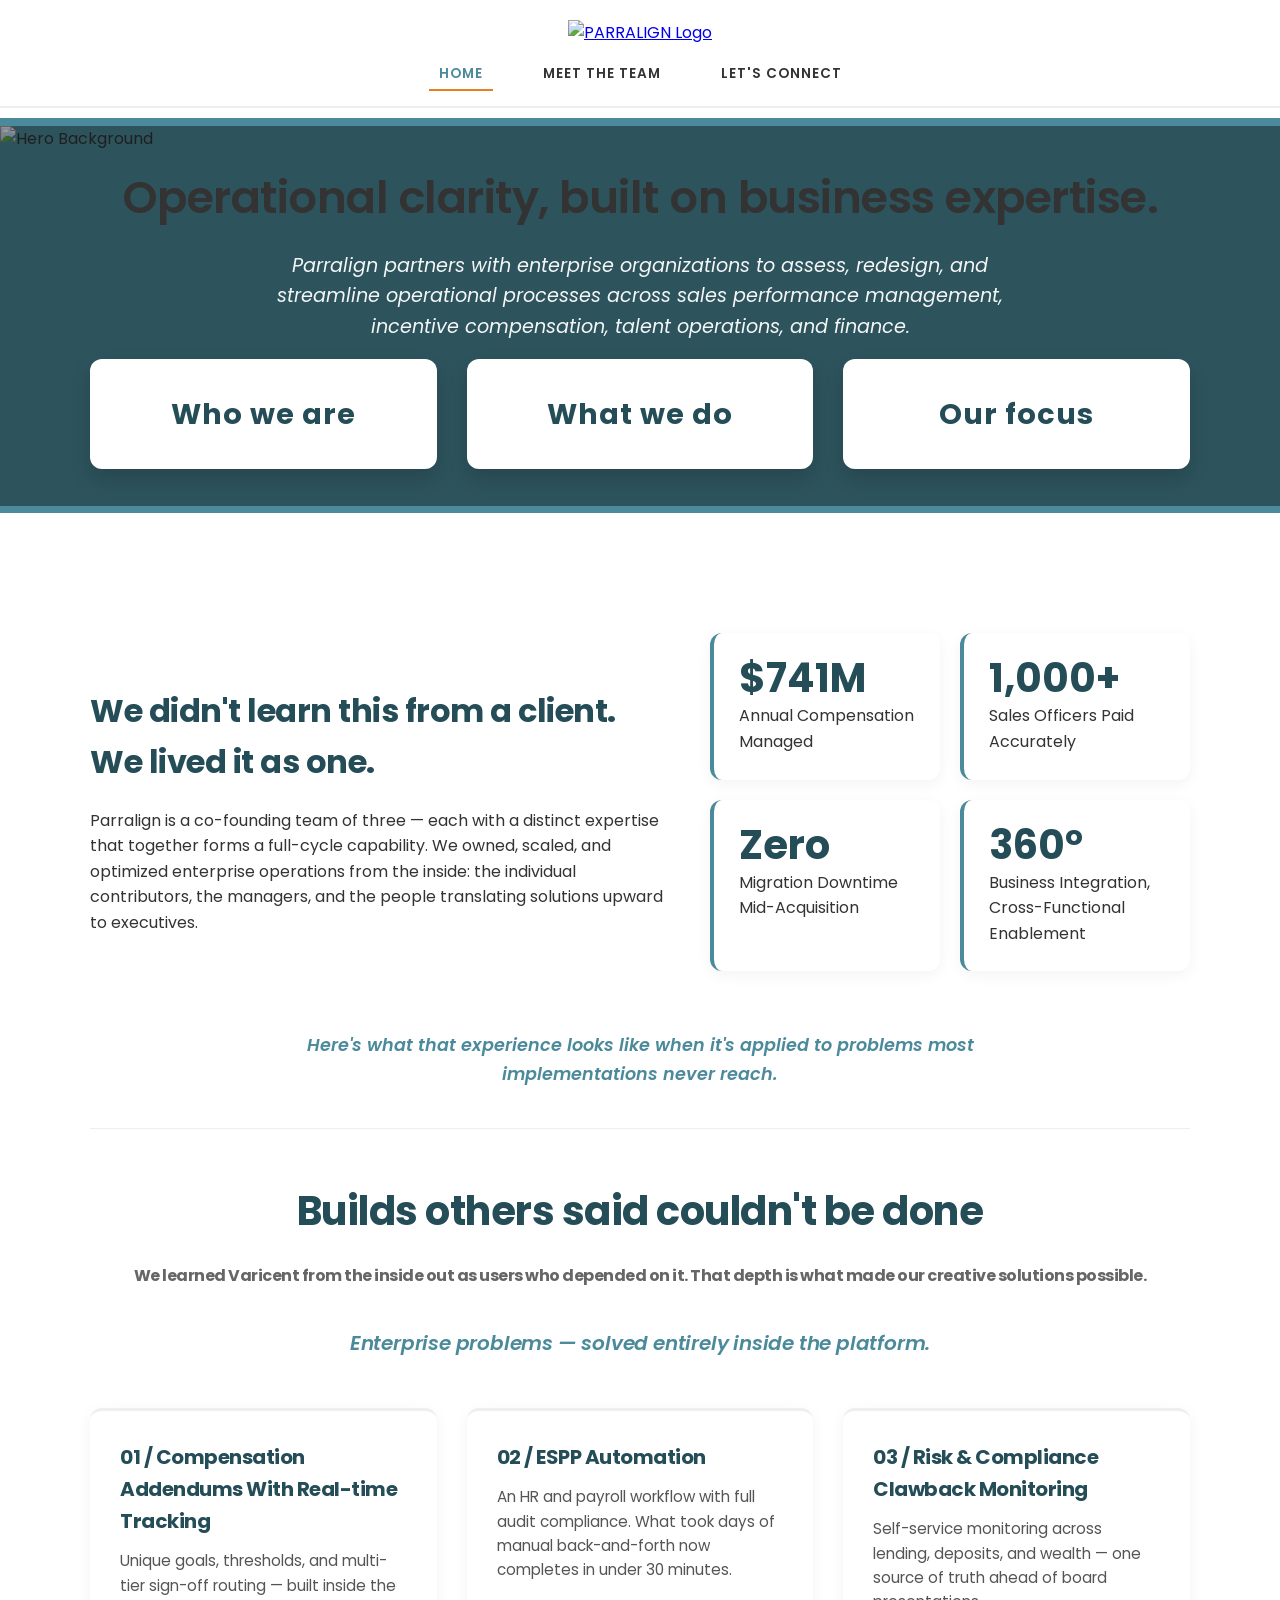
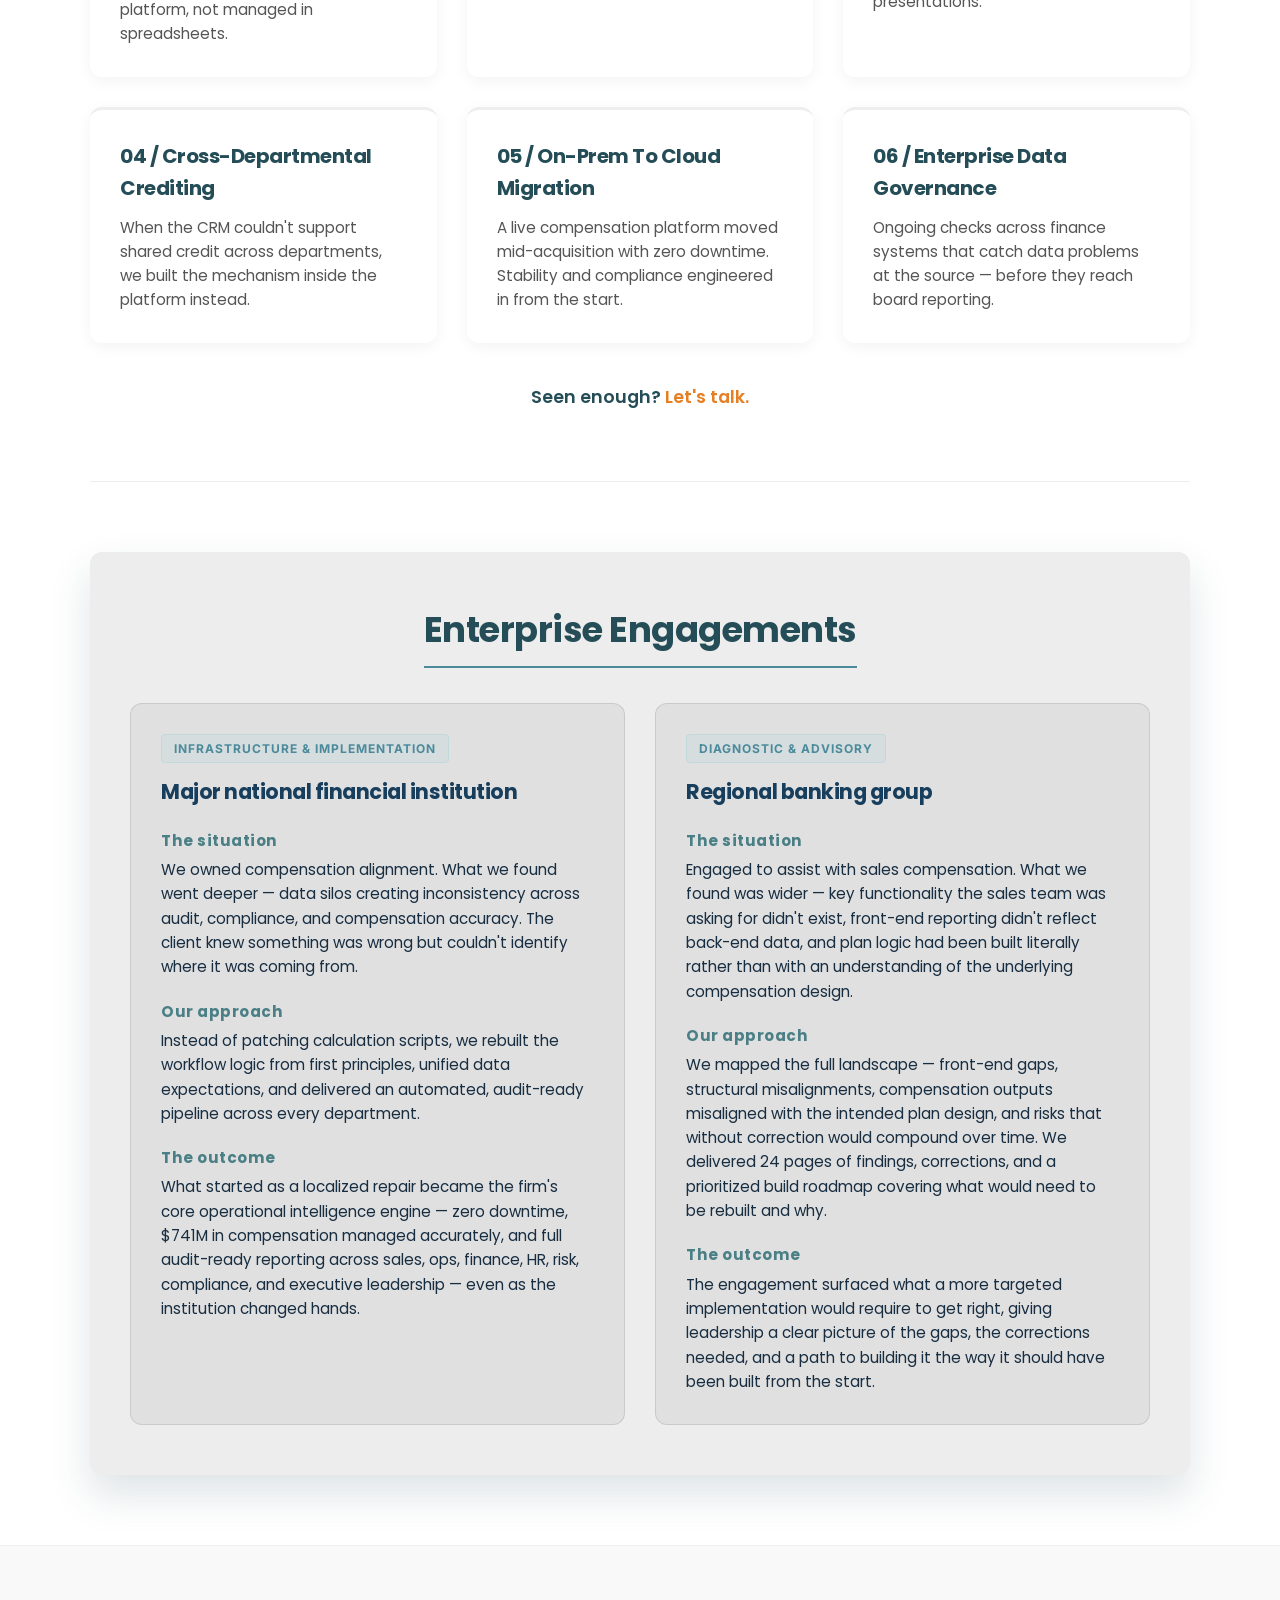
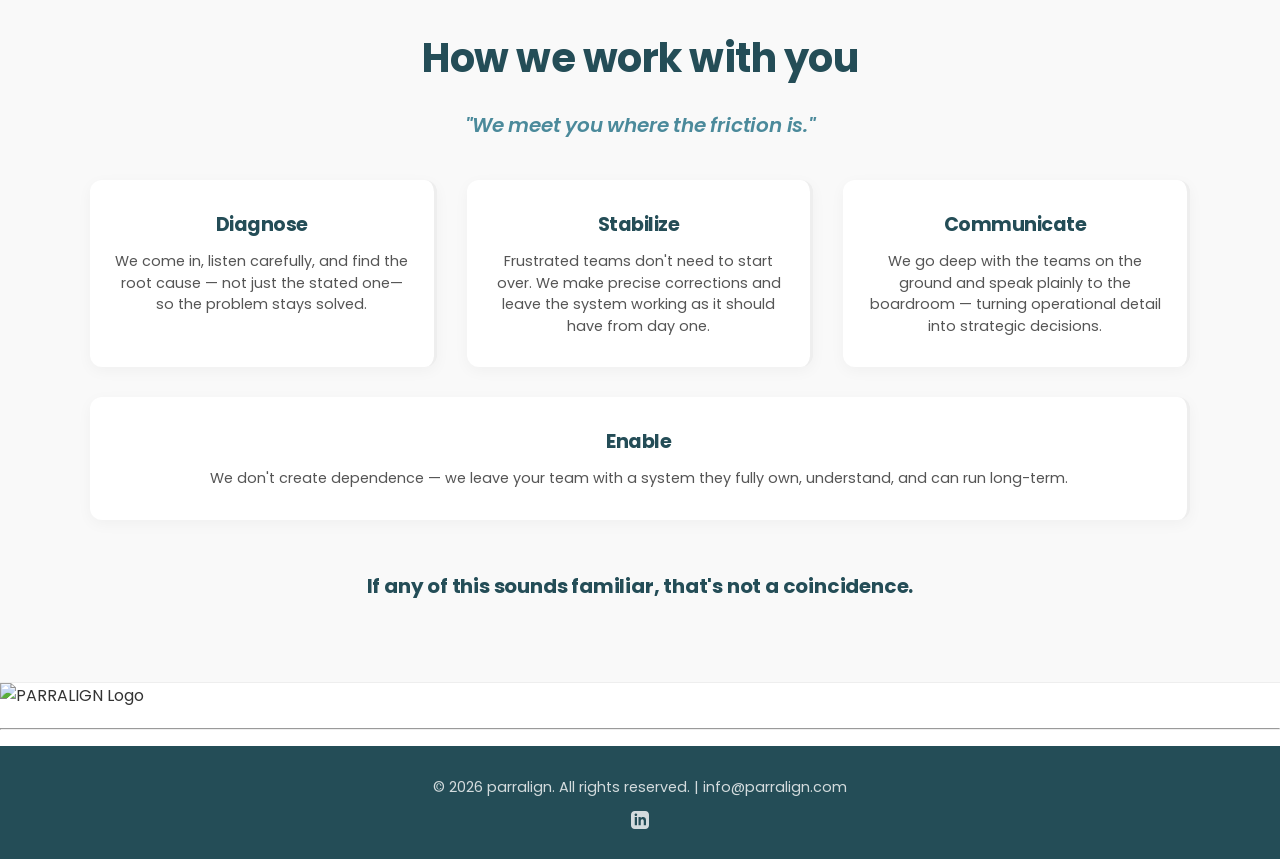
==== index.html @ ec87ed4f "Fix HTML encoding issues in index.html" ====
<!DOCTYPE html>
<html lang="en">
<head>
    <meta charset="UTF-8">
    <meta name="viewport" content="width=device-width, initial-scale=1.0">
    <title>parralign | Operational Clarity & Business Expertise</title>
    <link rel="stylesheet" href="style.css">
    <link rel="icon" type="image/png" href="image/ParralignTransP_favicon.png">
    <link href="https://fonts.googleapis.com/css2?family=Inter:wght@400;700&family=Poppins:wght@300;400;600;700&display=swap" rel="stylesheet">
</head>

<body>
    <header class="sticky-nav">
        <div class="logo-container">
            <a href="index.html">
                <img src="image/ParralignTransP.png" alt="PARRALIGN Logo" class="nav-logo">
            </a>
        </div>

        <div class="nav-links">
            <a href="index.html" class="active">Home</a>
            <a href="team.html">Meet The Team</a>
            <a href="connect.html">Let's Connect</a>
        </div>
        <div class="nav-divider"></div>
    </header>

    <header class="hero">
    <div class="hero-wrapper">
        <!-- Background Image -->
        <img src="image/shutterstock_2653261505.jpg" alt="Hero Background" class="hero-image">
        
        <!-- Text & WWO Overlay Content -->
        <div class="hero-overlay-content">
            <h1><span class="flashing-text">Operational clarity, built on business expertise.</span></h1>
            
            <p>
                Parralign partners with enterprise organizations to assess, redesign, and streamline operational processes across sales performance management, incentive compensation, talent operations, and finance.
            </p>
            
            <section id="whowhatour">
    <div class="grid">
        <a href="#who-we-are" class="wwo">
            <h4>Who we are</h4>
        </a>
        <a href="#what-we-do" class="wwo">
            <h4>What we do</h4>
        </a>
        <a href="#our-focus" class="wwo">
            <h4>Our focus</h4>
        </a>
    </div>
</section>
        </div>
    </div>
</header>

    <main class="container">
        <section id="track-record" style="padding: 60px 0 30px 0;">
            <div class="story-split">
                <div class="story-text">
                    <h3>We didn't learn this from a client. We lived it as one.</h3>
                    <p>Parralign is a co-founding team of three — each with a distinct expertise that together forms a full-cycle capability. We owned, scaled, and optimized enterprise operations from the inside: the individual contributors, the managers, and the people translating solutions upward to executives.</p>
                </div>
                <div class="stat-box">
                    <div class="stat-card">
                        <div class="stat-number">$741M</div>
                        <div class="stat-label">Annual Compensation Managed</div>
                    </div>
                    <div class="stat-card">
                        <div class="stat-number">1,000+</div>
                        <div class="stat-label">Sales Officers Paid Accurately</div>
                    </div>
                    <div class="stat-card">
                        <div class="stat-number">Zero</div>
                        <div class="stat-label">Migration Downtime Mid-Acquisition</div>
                    </div>
                    <div class="stat-card">
                        <div class="stat-number">360°</div>
                        <div class="stat-label">Business Integration, Cross-Functional Enablement</div>
                    </div>
                </div>
            </div>
            <p class="section-transition-text">Here's what that experience looks like when it's applied to problems most implementations never reach.</p>
        </section>

        <hr style="border: 0; border-top: 1px solid #eee; margin: 10px 0 0 0;">

        <section id="capabilities" style="padding: 40px 0;">
            <h2 class="section-title" style="margin-top: 10px;">Builds others said couldn't be done</h2>
            
            <p class="subtitle">We learned Varicent from the inside out as users who depended on it. That depth is what made our creative solutions possible.</p>
            <div class="section-lead-in">
                Enterprise problems — solved entirely inside the platform.
            </div>  
            
            <div class="tech-grid">
                <div class="tech-card">
                    <h4>01 / Compensation Addendums With Real-time Tracking</h4>
                    <p>Unique goals, thresholds, and multi-tier sign-off routing — built inside the platform, not managed in spreadsheets.</p>
                </div>
                <div class="tech-card">
                    <h4>02 / ESPP Automation</h4>
                    <p>An HR and payroll workflow with full audit compliance. What took days of manual back-and-forth now completes in under 30 minutes.</p>
                </div>
                <div class="tech-card">
                    <h4>03 / Risk & Compliance Clawback Monitoring</h4>
                    <p>Self-service monitoring across lending, deposits, and wealth — one source of truth ahead of board presentations.</p>
                </div>
                <div class="tech-card">
                    <h4>04 / Cross-Departmental Crediting</h4>
                    <p>When the CRM couldn't support shared credit across departments, we built the mechanism inside the platform instead.</p>
                </div>
                <div class="tech-card">
                    <h4>05 / On-Prem To Cloud Migration</h4>
                    <p>A live compensation platform moved mid-acquisition with zero downtime. Stability and compliance engineered in from the start.</p>
                </div>
                <div class="tech-card">
                    <h4>06 / Enterprise Data Governance</h4>
                    <p>Ongoing checks across finance systems that catch data problems at the source — before they reach board reporting.</p>
                </div>
            </div>
            
            <div style="text-align: center; margin: 40px 0 20px 0;">
                <p class="mid-page-action-line">Seen enough? <a href="connect.html">Let's talk.</a></p>
            </div>
        </section>
        
        <hr style="border: 0; border-top: 1px solid #eee; margin: 10px 0 0 0;">
        
        <section id="featured-case">
            <div class="case-container">
                <h3 class="section-title-neutral">Enterprise Engagements</h3>
                
                <div class="case-two-column-grid">
                    <div class="case-card-item">
                        <div class="case-card-header">
                            <span class="case-category-badge">INFRASTRUCTURE &amp; IMPLEMENTATION</span>
                            <h4>Major national financial institution</h4>
                        </div>
                        <div class="case-body-content">
                            <h5>The situation</h5>
                            <p>We owned compensation alignment. What we found went deeper — data silos creating inconsistency across audit, compliance, and compensation accuracy. The client knew something was wrong but couldn't identify where it was coming from.</p>
                            
                            <h5>Our approach</h5>
                            <p>Instead of patching calculation scripts, we rebuilt the workflow logic from first principles, unified data expectations, and delivered an automated, audit-ready pipeline across every department.</p>
                            
                            <h5>The outcome</h5>
                            <p>What started as a localized repair became the firm's core operational intelligence engine — zero downtime, $741M in compensation managed accurately, and full audit-ready reporting across sales, ops, finance, HR, risk, compliance, and executive leadership — even as the institution changed hands.</p>
                        </div>
                    </div>

                    <div class="case-card-item">
                        <div class="case-card-header">
                            <span class="case-category-badge">DIAGNOSTIC &amp; ADVISORY</span>
                            <h4>Regional banking group</h4>
                        </div>
                        <div class="case-body-content">
                            <h5>The situation</h5>
                            <p>Engaged to assist with sales compensation. What we found was wider — key functionality the sales team was asking for didn't exist, front-end reporting didn't reflect back-end data, and plan logic had been built literally rather than with an understanding of the underlying compensation design.</p>
                            
                            <h5>Our approach</h5>
                            <p>We mapped the full landscape — front-end gaps, structural misalignments, compensation outputs misaligned with the intended plan design, and risks that without correction would compound over time. We delivered 24 pages of findings, corrections, and a prioritized build roadmap covering what would need to be rebuilt and why.</p>
                            
                            <h5>The outcome</h5>
                            <p>The engagement surfaced what a more targeted implementation would require to get right, giving leadership a clear picture of the gaps, the corrections needed, and a path to building it the way it should have been built from the start.</p>
                        </div>
                    </div>
                </div>
            </div>
        </section>

        <!-- <section id="vision-outro">
            <div class="outro-container">
                <span class="outro-tagline">Beyond the Fix</span>
                <h3 class="text-mid-scale">We don't just repair what's broken. We reveal what's possible.</h3>
                <p>Dashboards that tell stories. Cross-team views no one thought possible. Real-time clarity that gives teams the confidence to act — and improves the way your whole business runs.</p>
            </div> 
        </section> -->
    </main>

    <section id="process-timeline" class="process-bg-wrapper">
        <div class="container">
           <!-- <p class="timeline-transition-lead">And the way we get there is always the same.</p> -->
            
            <h2 class="section-title">How we work with you</h2>
            <div class="section-lead-in" style="margin-bottom: 40px;">
                "We meet you where the friction is."
            </div>

            <div class="timeline-grid">
                <div class="timeline-card">
                    <h4>Diagnose</h4>
                    <p>We come in, listen carefully, and find the root cause — not just the stated one—so the problem stays solved.</p>
                </div>

                <div class="timeline-card">
                    <h4>Stabilize</h4>
                    <p>Frustrated teams don't need to start over. We make precise corrections and leave the system working as it should have from day one.</p>
                </div>

                <div class="timeline-card">
                    <h4>Communicate</h4>
                    <p>We go deep with the teams on the ground and speak plainly to the boardroom — turning operational detail into strategic decisions.</p>
                </div>

                <div class="timeline-card">
                    <h4>Enable</h4>
                    <p>We don't create dependence — we leave your team with a system they fully own, understand, and can run long-term.</p>
                </div>
            </div>

            <p class="timeline-transition-footer">If any of this sounds familiar, that's not a coincidence.</p>
        </div>
    </section>

    <div id="b3Modal" class="modal">
        <div class="modal-content">
            <span class="close-btn" onclick="closeB3()">&times;</span>
            <img src="image/ParralignTransP.png" alt="PARRALIGN Logo" class="modal-logo">
            <h2 id="b3Name"></h2>
            <hr>
            <p id="b3description"></p>
        </div>
    </div>

    <footer>
    <div class="footer-container">
        <p>&copy; 2026 parralign. All rights reserved. | info@parralign.com</p>
        
        <!-- Add your new linked icon and text channel here -->
        <div class="footer-links">
            <a href="https://www.linkedin.com/company/parralign" target="_blank" rel="noopener" class="footer-link-item">
                <!-- Inline SVG Icon (Example: LinkedIn) -->
                <svg xmlns="http://www.w3.org/2000/svg" viewBox="0 0 24 24" class="footer-icon">
                    <path d="M19 0h-14c-2.761 0-5 2.239-5 5v14c0 2.761 2.239 5 5 5h14c2.762 0 5-2.239 5-5v-14c0-2.761-2.238-5-5-5zm-11 19h-3v-11h3v11zm-1.5-12.268c-.966 0-1.75-.79-1.75-1.764s.784-1.764 1.75-1.764 1.75.79 1.75 1.764-.783 1.764-1.75 1.764zm13.5 12.268h-3v-5.604c0-3.368-4-3.113-4 0v5.604h-3v-11h3v1.765c1.396-2.586 7-2.777 7 2.476v6.759z"/>
                </svg>
                
            </a>
        </div>
    </div>
</footer>

    <script src="script.js"></script>
</body>
</html>
---- style.css ----
/* Variables: Store colors here to reuse them easily throughout the file */
:root {
    --primary: #4b8a9b; /* Light blueish green #88c9d0; */
    --p2: #88c9d0;
    --2ndary: #244D57;  /* Dark Teal */
    --accent: #e67e22;  /* Professional Orange */
    --text: #333;       /* Main text color   */
}

/* Global Page Behavior */
html {
    scroll-behavior: smooth; /* Smooth gliding when clicking in-page anchor links */
    scroll-padding-top: 100px; /* Prevents sticky headers from covering content upon jump */
}

/* Base Body Styles */
body { 
    font-family: 'Poppins', sans-serif; 
    margin: 0;              /* Removes default browser spacing */
    color: var(--text);   /* Uses the variable defined in :root */
    line-height: 1.6;      /* Increases vertical space between lines for readability */

    display: flex;
    flex-direction: column;
    min-height: 100vh; /* Makes the body take up the full screen height */
}

/* Use Poppins for all titles to make them "pop" */
h1, h2, h3, h4, .section-title, .section-title-neutral, .subtitle {
    font-family: 'Poppins', sans-serif;
    font-weight: 700; /* Makes Poppins look its best */
    letter-spacing: -0.5px; /* Poppins looks great with tight spacing in headers */
}

/* Layout Wrapper: Centers content and prevents it from getting too wide */
.container { 
    max-width: 1100px; 
    margin: auto; 
    padding: 0 20px; 
}

/* 1. Freeze the navigation at the top */
.sticky-nav {
    position: sticky;
    top: 0;
    background-color: #ffffff; /* Prevents hero from showing through the nav */
    z-index: 1000;              /* Ensures it stays above the hero and grid */
    flex-shrink: 0; /* Prevents the nav from squishing */
}

/* Center the logo and add top spacing */
.logo-container {
    display: flex;            /* Enables Flexbox layout */
    justify-content: center;   /* Centers the logo horizontally */
    align-items: center;       /* Centers the logo vertically */
    padding-top: 20px;         
    padding-bottom: 10px;      
}

/* Adjust the size of the logo image */
.nav-logo { 
    height: 60px;            
    width: auto;              /* Keeps the image proportions so it doesn't look squished */
    transition: opacity 0.3s ease; 
}

.nav-logo:hover { 
    opacity: 0.8; 
}

/* Center the links in the nav container */
.nav-links {
    display: flex;
    justify-content: center; /* Centers links horizontally */
    gap: 10px;               /* Adds space between each link */
    padding-bottom: 15px;    /* Space between links and the divider line */
    align-items: center;    /* Keeps links and button vertically aligned */
}

/* Style the links to look like normal text */
.nav-links a {
    text-decoration: none;      /* Removes the underline */
    color: var(--text);        /* Uses your #333 dark grey color */
    margin: 0 15px;            /* Increased horizontal air between links */
    letter-spacing: 1px;       /* Subtle space between letters for clarity */
    text-transform: uppercase; /* Formal, airy feel */
    font-weight: 600;          
    font-size: 0.85rem;
    transition: color 0.3s ease; /* Smooth color change on hover */
    padding: 7px 10px;     /* Adds a clickable "cushion" around the text */
}

/* Hover effect */
.nav-links a:hover {
    color: var(--primary);
}

/* Active state link treatment */
.nav-links a.active {
    color: var(--primary);
    border-bottom: 2px solid #e67e22;
    padding-bottom: 5px; 
}

.btn-cta { 
    background: var(--accent); 
    color: #fff !important; 
    padding: 12px 12px;
    margin: 0 0 0 20px !important;
    min-width: auto;   
    text-align: center; 
    border-radius: 6px; 
    text-decoration: none; 
    display: inline-block; 
    border: none;
    white-space: nowrap; 
    align-self: center; 
    transition: opacity 0.3s ease;
}

.btn-cta:hover {
    opacity: 0.5;
    color: #fff !important; 
}

/* Line Divider */
.nav-divider {
    width: 100%;
    height: 2px;
    background-color: #eee;
    margin: 0px 0 10px 0;
}

/* Section Lead-In Typography Embellishment */
.section-lead-in {
    text-align: center;
    max-width: 850px;
    margin: 0 auto 50px auto; 
    font-family: 'Poppins', sans-serif;
    font-size: 1.25rem;       
    font-weight: 600;          
    font-style: italic;        
    color: var(--primary);      
    line-height: 1.5;
    letter-spacing: -0.2px;
}

/* ==========================================================================
   Hero Section Layout (Full-Bleed Width & Evenly Distributed Spacing)
   ========================================================================== */

.hero { 
    background: var(--primary); 
    width: 100%;
    padding: .2cm 0; /* Keeps 1cm colored background on top and bottom */
    box-sizing: border-box;
    display: flex;
    justify-content: center;
    align-items: center;
}

/* Relative Wrapper - 100% width touches left and right edges */
.hero-wrapper {
    position: relative;
    width: 100%;
    margin: 0;
    padding: 0;
    box-sizing: border-box;
}

/* Image background extending edge-to-edge */
.hero-image {
    width: 100%;
    height: auto;
    min-height: 380px; /* Reduced from 580px to bring text and buttons closer together */
    max-height: 560px; /* Cap the max height on wide screens */
    object-fit: cover;
    display: block;
    border-radius: 0;
}

/* 2. Adjust overlay padding to fit the narrower height */
.hero-overlay-content {
    position: absolute;
    top: 0;
    left: 0;
    width: 100%;
    height: 100%;
    display: flex;
    flex-direction: column;
    justify-content: space-evenly; 
    align-items: center;
    text-align: center;
    padding: 20px 20px; /* Reduced vertical padding */
    box-sizing: border-box;
    z-index: 2;
    background: rgba(0, 0, 0, 0.40);
}

/* Remove default vertical margins so space-evenly handles spacing cleanly */
.hero h1 { 
    font-size: 2.8rem;   
    margin: 0 auto; 
    width: 100%;
    max-width: 1400px;   
    white-space: nowrap; 
}

.hero p { 
    font-size: 1.2rem;
    font-style: italic;
    color: #FFFFFF;
    opacity: 0.95; 
    max-width: 800px; 
    margin: 0 auto; 
}

/* WWO Hero Anchor Buttons Section */
#whowhatour { 
    width: 100%;
    margin: 0; 
    padding-bottom: 0;
}

#whowhatour .grid {
    display: flex;
    justify-content: center;
    gap: 30px;        
    max-width: 1100px; 
    margin: 0 auto; 
    width: 100%;
}

.wwo { 
    cursor: pointer; 
    text-decoration: none;
    transition: transform 0.2s ease, background-color 0.2s ease;
    flex: 1 1 calc(33.333% - 20px); 
    min-width: 250px;          
    height: 110px; /* Reduced from 130px */         
    display: flex;
    flex-direction: column;
    justify-content: center; 
    align-items: center;     
    background: #ffffff; 
    color: #ffffff;
    padding: 15px; 
    border-radius: 12px; 
    box-shadow: 0 10px 20px rgba(0,0,0,0.15); 
    text-align: center; 
    box-sizing: border-box;
}

.wwo h4 {
    font-size: 1.8rem;       
    letter-spacing: 1px;     
    margin: 0;                
    color: var(--2ndary);          
    line-height: 1.2;
    text-align: center;
}

.wwo:hover { 
    background-color: var(--2ndary); 
    transform: translateY(-5px);
    box-shadow: 0 15px 30px rgba(0,0,0,0.3);
}

.wwo:hover h4 {
    color: #ffffff !important;
}

/* Grid & Cards */
.section-title { 
    text-align: center; 
    margin: 40px 0 20px; 
    font-size: 2.5rem; 
    color: var(--2ndary);
    text-transform: none; 
}

.subtitle { 
    text-align: center; 
    margin-bottom: 40px; 
    color: #666; 
}

.grid { 
    display: flex;              
    flex-direction: row;      
    flex-wrap: wrap;           
    justify-content: center;   
    gap: 30px; 
    max-width: 1100px;         
    margin: 0 auto;            
    width: 100%;
}

.card { 
    background: #fff; 
    padding: 30px; 
    border-radius: 12px; 
    box-shadow: 0 10px 20px rgba(0,0,0,0.05); 
    text-align: center; 
    transition: 0.3s;
    display: flex; 
    flex-direction: column; 
    justify-content: space-between;
    box-sizing: border-box;
    flex: 0 1 calc(33.333% - 20px); 
    min-width: 280px; 
}

.card:hover {
    transform: translateY(-5px);
    box-shadow: 0 15px 30px rgba(0,0,0,0.15);
}

.card h3 { 
    color: var(--accent); 
    margin-bottom: 15px; 
}

/* Full-width light grey background for the Process Section */
.process-bg-wrapper {
    background-color: #f9f9f9; 
    width: 100vw;
    position: relative;
    left: 50%;
    right: 50%;
    margin-left: -50vw;
    margin-right: -50vw;
    padding: 40px 0 80px; 
    border-top: 1px solid #eee;
    border-bottom: 1px solid #eee;
}

/* Team Members Layout */
.member { 
    cursor: pointer; 
    flex: 0 1 calc(32% - 10px); 
    min-width: 250px;          
    background: #ffffff;  
    padding: 30px;  
    border-radius: 12px;  
    box-shadow: 0 4px 15px rgba(0,0,0,0.05);  
    text-align: center;  
    transition: 0.3s;
    display: flex;  
    flex-direction: column;  
    justify-content: space-between;
    box-sizing: border-box;
    margin-bottom: 20px;
}

.member-photo {
    width: 230px;         
    height: 230px;        
    object-fit: cover;    
    border-radius: 50%;   
    display: block;
    margin: 0 auto 15px;  
}

.member h4 {
    margin-top: 0;
    margin-bottom: 2px; 
}

.member p {
    margin: 0;          
    line-height: 1.1;  
    min-height: 1.1em;
}

.member p + p {
    margin-top: 10px; 
    font-size: 0.95rem;
    opacity: 0.7;
    min-height: 2.3em;
}

.member p:first-of-type {
    font-family: 'Inter', sans-serif;
    font-style: italic;  
    font-size: 0.85rem;
    font-weight: 500;
    margin-bottom: 2px;
}

.member:hover { 
    background-color: #f9f9f9; 
    transform: translateY(-5px);
    box-shadow: 0 15px 30px rgba(0,0,0,0.1);
}

.leadership-section .subtitle {
    font-size: 2.5rem;   
    font-weight: 700;    
    margin-top: 5px;    
    margin-bottom: 5px; 
    color: var(--2ndary);
}

.subtitle-caption {
    font-size: 1.1rem;   
    font-style: italic;
    color: var(--primary);
    text-align: center;
}

#team { 
    flex-grow: 1; 
    display: flex;
    flex-direction: column;
    margin: 0; 
}

#team .grid {
    gap: 30px;            
    margin-top: 40px;
    max-width: 1100px;
}

.team-bg-wrapper {
    background-color: #eeeeee;
    width: 100%; 
    padding: 60px 0; 
    border-top: 1px solid #eee;
    border-bottom: 1px solid #eee;
    display: flex;
    flex-direction: column;
    justify-content: center;
    flex-grow: 1;
    margin: 0;
}

/* Custom font scale utility */
.text-mid-scale {
    font-size: 1.85rem;       
    line-height: 1.4;
    font-weight: 700;          
    font-family: 'Poppins', sans-serif; 
    color: var(--2ndary);      
}

/* Success Modal Overlay (Retained for Contact Forms) */
.modal-overlay {
    position: fixed;
    top: 0;
    left: 0;
    width: 100%;
    height: 100%;
    background: rgba(36, 77, 87, 0.85); 
    backdrop-filter: blur(8px);        
    display: none;                     
    justify-content: center;
    align-items: center;
    z-index: 9999;                     
}

.modal-content-success {
    background: #ffffff;
    padding: 40px;
    border-radius: 15px;
    text-align: center;
    max-width: 450px;
    width: 90%;
    box-shadow: 0 20px 40px rgba(0,0,0,0.2);
    animation: modalPop 0.3s ease-out; 
}

.modal-icon-success {
    font-size: 50px;
    color: #2ecc71; 
    background: #e8f8f0;
    width: 80px;
    height: 80px;
    line-height: 80px;
    border-radius: 50%;
    margin: 0 auto 20px;
}

.modal-content-success h3 {
    color: var(--2ndary);
    margin-top: 0;
    font-size: 1.8rem;
}

.modal-content-success p {
    color: var(--2ndary);
    margin-bottom: 25px;
    font-size: 1rem;
}

@keyframes modalPop {
    from { transform: scale(0.8); opacity: 0; }
    to { transform: scale(1); opacity: 1; }
}

.close-btn {
    position: absolute;
    right: 25px;
    top: 15px;
    font-size: 35px;
    font-weight: bold;
    cursor: pointer;
    color: #ffffff;
    transition: 0.2s;
}

.close-btn:hover { color: var(--accent); }

/* Contact Interface */
#contact { 
    margin-bottom: 0; 
    flex-grow: 1;     
    display: flex;
    flex-direction: column;
}

.contact-bg-wrapper .container {
    width: 100%;
    max-width: 1100px; 
    margin: 0 auto;
    display: flex;
    flex-direction: column;
    align-items: center; 
}

.contact-form-container { 
    width: 100%;       
    max-width: 1000px;  
    margin: 30px auto 10px auto; 
    background: #fff; 
    padding: 30px;     
    border-radius: 5px; 
    box-shadow: 0 30px 30px rgba(0,0,0,0.05); 
    box-sizing: border-box; 
}

.contact-bg-wrapper {
    background-color: #f9f9f9;
    width: 100%;       
    padding: 20px 0;   
    border-top: 1px solid #eee;
    border-bottom: 1px solid #eee;
    display: flex;
    flex-direction: column;
    justify-content: center;
    flex-grow: 1;      
    margin: 0;
}

.contact-form-container button.btn-cta {
    width: 100%;       
    max-width: 250px;  
    margin: 20px auto 0; 
    display: block;    
    cursor: pointer;
}

.form-group { 
    display: flex; 
    gap: 15px; 
    margin-bottom: 15px; 
    width: 100%;
}

input, textarea { 
    width: 100%; 
    padding: 14px 16px; 
    border: 1px solid #e2e8f0; 
    background-color: #f8fafc;
    border-radius: 6px; 
    font-family: inherit; 
    margin-bottom: 15px;
    box-sizing: border-box;
    font-weight: 400;      
    color: #1e293b;  
    transition: all 0.2s ease;
}

input:focus, textarea:focus {
    outline: none;
    border-color: var(--primary);
    background-color: #ffffff;
    box-shadow: 0 0 0 3px rgba(75, 138, 155, 0.15);
}

#contact .section-title {
    font-family: 'Inter', sans-serif; 
    font-size: 2.5rem;               
    font-weight: 700;
    margin-bottom: 10px;             
    color: var(--2ndary);            
}

.contact-form-container button.btn-cta {
    font-size: 1rem;       
    font-weight: 700;        
    letter-spacing: 0.5px;     
    padding: 14px 28px;      
    margin: 10px 0 0 0 !important; 
    width: auto;                  
    display: inline-block;
    cursor: pointer;
}

/* Footer Component */
footer {
    background-color: var(--2ndary); 
    color: #ffffff;            
    text-align: center;
    padding: 30px 0; 
    width: 100%;
    margin-top: auto; 
    flex-shrink: 0; 
}

.footer-container {
    display: flex;
    flex-direction: column;
    align-items: center;
    gap: 12px; 
    max-width: 1100px;
    margin: 0 auto;
    padding: 0 20px;
}

footer p {
    margin: 0;
    font-size: 0.9rem;
    opacity: 0.8;
}

.footer-links {
    display: flex;
    justify-content: center;
    align-items: center;
    gap: 20px;
}

.footer-link-item {
    display: inline-flex;
    align-items: center;
    gap: 8px; 
    color: #ffffff;
    text-decoration: none;
    font-family: 'Inter', sans-serif;
    font-size: 0.85rem;
    font-weight: 600;
    letter-spacing: 0.5px;
    opacity: 0.8;
    transition: all 0.2s ease;
}

.footer-icon {
    width: 18px;
    height: 18px;
    fill: #ffffff; 
    transition: fill 0.2s ease;
}

.footer-link-item:hover {
    color: var(--p2);
    opacity: 1;
}

.footer-link-item:hover .footer-icon {
    fill: var(--p2); 
}

/* Integrated Section Story & Stat Elements */
.story-split {
    display: flex;
    flex-wrap: wrap;
    gap: 40px;
    align-items: center;
    margin: 60px 0;
}

.story-text {
    flex: 1 1 500px;
}

.story-text h3 {
    color: var(--2ndary);
    font-size: 2rem;
    margin-bottom: 20px;
}

.stat-box {
    flex: 1 1 400px;
    display: grid;
    grid-template-columns: repeat(auto-fit, minmax(180px, 1fr));
    gap: 20px;
}

.stat-card {
    background: #ffffff;
    padding: 25px;
    border-radius: 12px;
    box-shadow: 0 4px 15px rgba(0,0,0,0.05);
    text-align: left;
    border-left: 4px solid var(--primary);
}

.stat-number {
    font-size: 2.5rem;
    font-weight: 700;
    color: var(--2ndary);
    line-height: 1;
    margin-bottom: 5px;
}

.stat-card-label {
    font-size: 0.9rem;
    color: #666;
    font-weight: 600;
}

.tech-grid {
    display: grid;
    grid-template-columns: repeat(auto-fit, minmax(300px, 1fr));
    gap: 30px; 
    margin: 40px 0;
}

.tech-card {
    background: #ffffff;
    padding: 30px;
    border-radius: 12px;
    box-shadow: 0 4px 15px rgba(0,0,0,0.05);
    border-top: 3px solid #eee;
    transition: transform 0.3s ease, border-color 0.3s ease;
}

.tech-card:hover {
    transform: translateY(-4px);
    border-color: var(--primary);
}

.tech-card h4 {
    color: var(--2ndary);
    font-size: 1.25rem;
    margin: 0 0 12px 0;
}

.tech-card p {
    font-size: 0.95rem;
    color: #555;
    margin: 0;
}

.case-container {
    background: #ededed;
    color: #ffffff;
    padding: 50px 40px;
    border-radius: 12px;
    margin: 60px 0 20px 0; 
    box-shadow: 0 20px 40px rgba(36, 77, 87, 0.15);
}

.case-title {
    font-size: 2rem;
    color: var(--2ndary);
    margin-bottom: 30px;
}

.case-two-column-grid {
    display: flex;
    flex-direction: row;
    flex-wrap: wrap;
    gap: 30px; 
    width: 100%;
}

.case-card-item {
    flex: 1 1 calc(50% - 15px); 
    min-width: 300px;           
    background: rgba(206, 206, 206, 0.4);
    padding: 30px;
    border-radius: 12px;
    border: 1px solid rgba(180, 180, 180, 0.5);
    box-sizing: border-box;
}

.case-card-header h4 {
    margin: 0;
    font-size: 1.3rem;
    color: #173e5c;
}

.case-body-content h5 {
    color: #497f85;
    font-size: 0.95rem;
    margin: 20px 0 5px 0;
    letter-spacing: 0.5px;
}

.case-body-content p {
    font-size: 0.95rem;
    color: #021A30;
    line-height: 1.6;
    margin: 0 0 15px 0;
    opacity: 0.9;
}

.case-body-content p:last-child {
    margin-bottom: 0;
}

/* Timeline Process Section */
.timeline-grid {
    display: flex;
    flex-direction: row;
    flex-wrap: wrap;
    justify-content: center;
    gap: 30px; 
    width: 100%;
    margin-top: 20px;
}

.timeline-card {
    background: #ffffff;
    padding: 30px 25px;
    border-radius: 12px;
    box-shadow: 0 4px 15px rgba(0,0,0,0.04);
    flex: 1 1 calc(25% - 22px); 
    min-width: 230px;           
    position: relative;
    box-sizing: border-box;
    text-align: center;
    border-right: 3px solid #eee; 
    transition: transform 0.3s ease, border-color 0.3s ease;
}

.timeline-card:hover {
    transform: translateX(-4px);
    border-right-color: var(--primary); 
}

.timeline-card h4 {
    color: var(--2ndary);
    font-size: 1.2rem;
    margin: 0 0 10px 0;
}

.timeline-card p {
    font-size: 0.9rem;
    line-height: 1.5;
    color: #555;
    margin: 0;
}

#featured-case {
    padding-top: 10px;    
    padding-bottom: 50px; 
}

.case-category-badge {
    display: inline-block;
    background-color: rgba(136, 201, 208, 0.12); 
    border: 1px solid rgba(136, 201, 208, 0.25);
    color: var(--primary);                                         
    padding: 4px 12px;
    border-radius: 4px;                                            
    font-family: 'Inter', sans-serif;
    font-size: 0.75rem;
    font-weight: 700;
    letter-spacing: 1px;
    margin-bottom: 12px;
}

/* Transitions & Actions */
.section-transition-text {
    font-family: 'Poppins', sans-serif;
    font-size: 1.1rem;
    font-style: italic;
    font-weight: 600;
    color: var(--primary);
    text-align: center;
    margin: 40px auto 0 auto;
    max-width: 750px;
}

.timeline-transition-footer {
    font-family: 'Poppins', sans-serif;
    font-size: 1.25rem;
    font-weight: 700;
    color: var(--2ndary);
    text-align: center;
    margin: 50px auto 0 auto;
    letter-spacing: -0.2px;
}

.mid-page-action-line {
    font-family: 'Poppins', sans-serif;
    font-size: 1.1rem;
    font-weight: 600;
    color: var(--2ndary);
}

.mid-page-action-line a {
    color: var(--accent);
    text-decoration: none;
    border-bottom: 2px solid transparent;
    transition: all 0.2s ease;
}

.mid-page-action-line a:hover {
    border-bottom-color: var(--accent);
    opacity: 0.8;
}

.section-title-neutral {
    color: var(--2ndary);       
    text-transform: none;       
    font-family: 'Poppins', sans-serif;
    font-weight: 700;
    font-size: 2.2rem;
    letter-spacing: -0.5px;
    display: table;             
    margin: 0 auto 35px auto;   
    border-bottom: 2px solid var(--primary); 
    padding-bottom: 8px;        
}

.tech-card h4,
.timeline-card h4,
.case-card-header h4 {
    font-family: 'Poppins', sans-serif;
    font-weight: 700;
    text-transform: none; 
}

/* Media Queries & Responsive Overrides */
@media (max-width: 768px) {
    .hero-overlay-content {
        position: relative; /* Allows content to expand naturally on smaller screens */
        padding: 40px 20px;
        background: rgba(0, 0, 0, 0.55);
        gap: 30px;
    }

    .hero-image {
        min-height: 300px;
    }

    .member {
        width: 100%;
        max-width: 340px;      
        margin: 0 auto 20px;   
        padding: 30px 20px;    
        text-align: center;
    }
    
    .member-photo {
        margin: 0 auto 15px !important; 
    }
    
    #team .grid {
        display: flex;
        flex-direction: column;
        align-items: center;
    }

    .timeline-grid {
        display: flex;
        flex-direction: column;
        align-items: center;
    }
    
    .timeline-card {
        width: 100%;
        max-width: 450px;
        border-right-color: rgba(75, 138, 155, 0.2); 
    }
    
    .hero h1 {
        white-space: normal;
        font-size: 1.8rem;
    }
}

@media (max-width: 600px) {
    .form-group {
        flex-direction: column;
        gap: 0;
    }

    .contact-form-container button.btn-cta {
        width: 100%; 
    }

    .hero h1 {
        font-size: 2rem; 
    }
}

/* Flashing Header Text Animation */
@keyframes color-flash {
    0%, 100% {
        color: #ffffff; 
    }
    40% {
        color: var(--2ndary); 
    }
}

.flashing-text {
    animation: color-flash 10.5s infinite ease-in-out;
    font-weight: 600; 
}
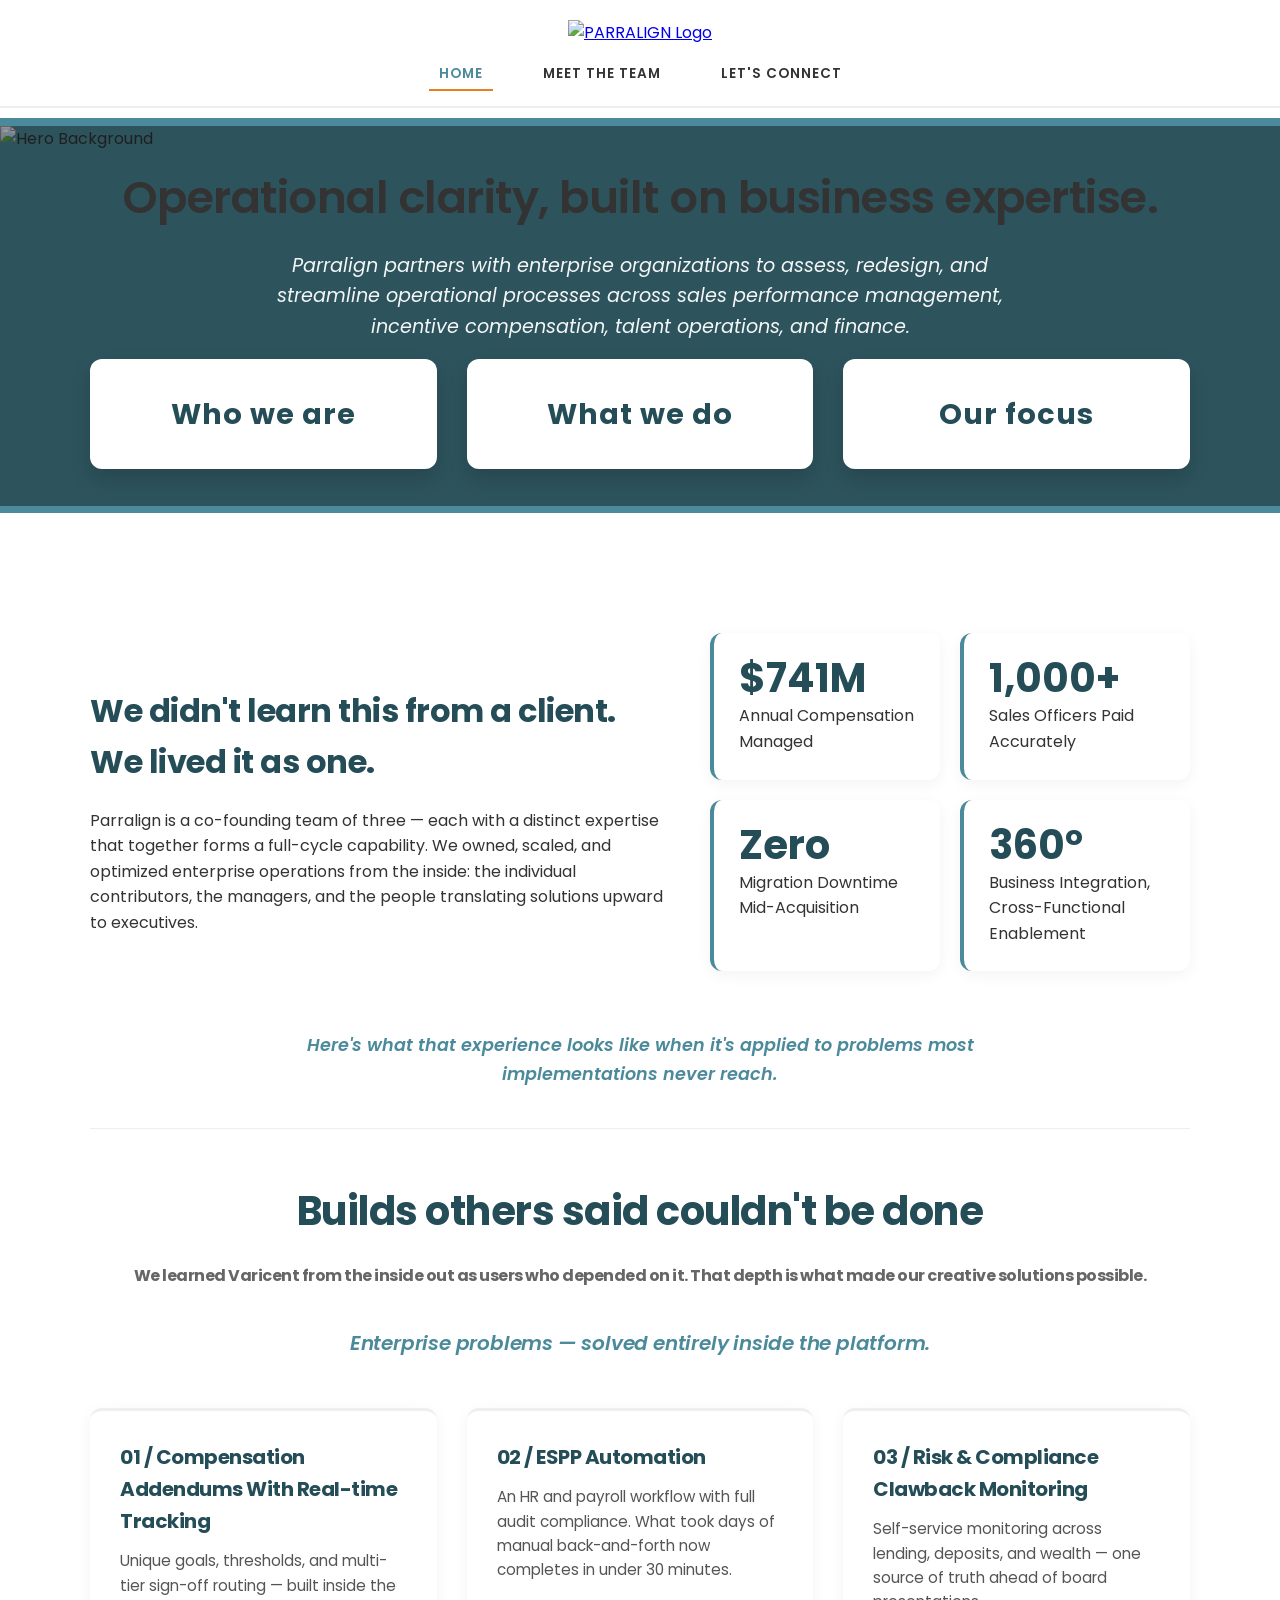
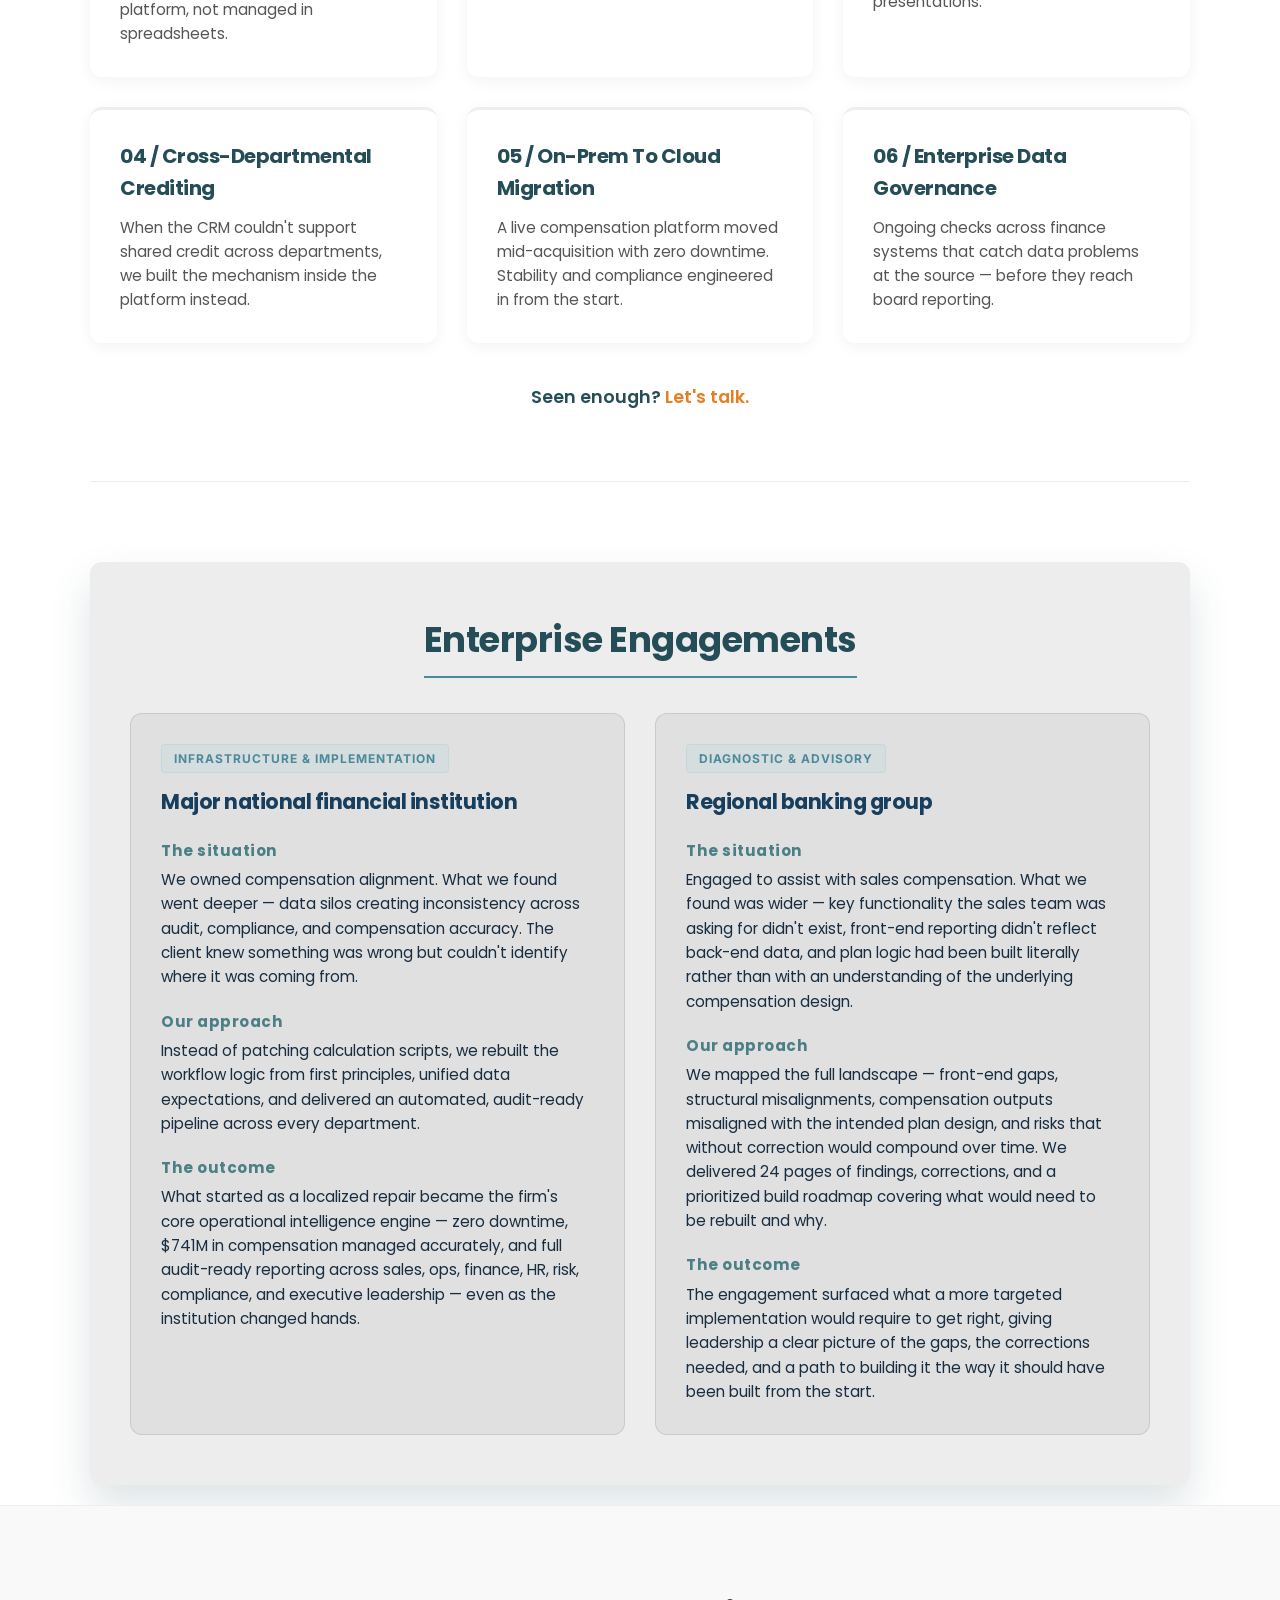
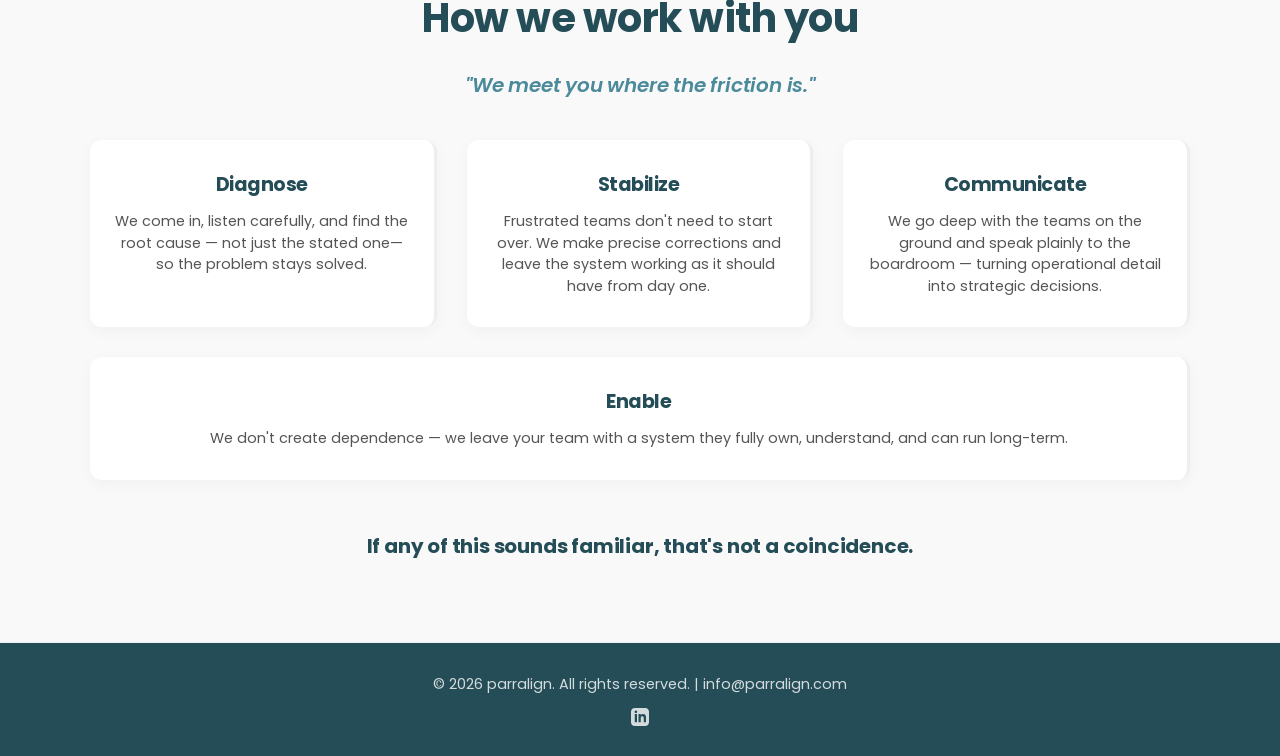
==== commit 3ef15c57: "Update index.html" ====
--- a/index.html
+++ b/index.html
@@ -26,37 +26,38 @@
     </header>
 
     <header class="hero">
-    <div class="hero-wrapper">
-        <!-- Background Image -->
-        <img src="image/shutterstock_2653261505.jpg" alt="Hero Background" class="hero-image">
-        
-        <!-- Text & WWO Overlay Content -->
-        <div class="hero-overlay-content">
-            <h1><span class="flashing-text">Operational clarity, built on business expertise.</span></h1>
-            
-            <p>
-                Parralign partners with enterprise organizations to assess, redesign, and streamline operational processes across sales performance management, incentive compensation, talent operations, and finance.
-            </p>
-            
-            <section id="whowhatour">
-    <div class="grid">
-        <a href="#who-we-are" class="wwo">
-            <h4>Who we are</h4>
-        </a>
-        <a href="#what-we-do" class="wwo">
-            <h4>What we do</h4>
-        </a>
-        <a href="#our-focus" class="wwo">
-            <h4>Our focus</h4>
-        </a>
-    </div>
-</section>
-        </div>
-    </div>
-</header>
+        <div class="hero-wrapper">
+            <!-- Background Image -->
+            <img src="image/shutterstock_2653261505.jpg" alt="Hero Background" class="hero-image">
+            
+            <!-- Text & WWO Overlay Content -->
+            <div class="hero-overlay-content">
+                <h1><span class="flashing-text">Operational clarity, built on business expertise.</span></h1>
+                
+                <p>
+                    Parralign partners with enterprise organizations to assess, redesign, and streamline operational processes across sales performance management, incentive compensation, talent operations, and finance.
+                </p>
+                
+                <section id="whowhatour">
+                    <div class="grid">
+                        <a href="#who-we-are" class="wwo">
+                            <h4>Who we are</h4>
+                        </a>
+                        <a href="#what-we-do" class="wwo">
+                            <h4>What we do</h4>
+                        </a>
+                        <a href="#our-focus" class="wwo">
+                            <h4>Our focus</h4>
+                        </a>
+                    </div>
+                </section>
+            </div>
+        </div>
+    </header>
 
     <main class="container">
-        <section id="track-record" style="padding: 60px 0 30px 0;">
+        <!-- Section 1: Who We Are -->
+        <section id="who-we-are" style="padding: 60px 0 30px 0;">
             <div class="story-split">
                 <div class="story-text">
                     <h3>We didn't learn this from a client. We lived it as one.</h3>
@@ -86,7 +87,8 @@
 
         <hr style="border: 0; border-top: 1px solid #eee; margin: 10px 0 0 0;">
 
-        <section id="capabilities" style="padding: 40px 0;">
+        <!-- Section 2: What We Do -->
+        <section id="what-we-do" style="padding: 40px 0;">
             <h2 class="section-title" style="margin-top: 10px;">Builds others said couldn't be done</h2>
             
             <p class="subtitle">We learned Varicent from the inside out as users who depended on it. That depth is what made our creative solutions possible.</p>
@@ -128,7 +130,8 @@
         
         <hr style="border: 0; border-top: 1px solid #eee; margin: 10px 0 0 0;">
         
-        <section id="featured-case">
+        <!-- Section 3: Our Focus (Enterprise Engagements) -->
+        <section id="our-focus" style="padding: 20px 0 0 0;">
             <div class="case-container">
                 <h3 class="section-title-neutral">Enterprise Engagements</h3>
                 
@@ -169,20 +172,10 @@
                 </div>
             </div>
         </section>
-
-        <!-- <section id="vision-outro">
-            <div class="outro-container">
-                <span class="outro-tagline">Beyond the Fix</span>
-                <h3 class="text-mid-scale">We don't just repair what's broken. We reveal what's possible.</h3>
-                <p>Dashboards that tell stories. Cross-team views no one thought possible. Real-time clarity that gives teams the confidence to act — and improves the way your whole business runs.</p>
-            </div> 
-        </section> -->
     </main>
 
     <section id="process-timeline" class="process-bg-wrapper">
         <div class="container">
-           <!-- <p class="timeline-transition-lead">And the way we get there is always the same.</p> -->
-            
             <h2 class="section-title">How we work with you</h2>
             <div class="section-lead-in" style="margin-bottom: 40px;">
                 "We meet you where the friction is."
@@ -214,32 +207,19 @@
         </div>
     </section>
 
-    <div id="b3Modal" class="modal">
-        <div class="modal-content">
-            <span class="close-btn" onclick="closeB3()">&times;</span>
-            <img src="image/ParralignTransP.png" alt="PARRALIGN Logo" class="modal-logo">
-            <h2 id="b3Name"></h2>
-            <hr>
-            <p id="b3description"></p>
-        </div>
-    </div>
-
     <footer>
-    <div class="footer-container">
-        <p>&copy; 2026 parralign. All rights reserved. | info@parralign.com</p>
-        
-        <!-- Add your new linked icon and text channel here -->
-        <div class="footer-links">
-            <a href="https://www.linkedin.com/company/parralign" target="_blank" rel="noopener" class="footer-link-item">
-                <!-- Inline SVG Icon (Example: LinkedIn) -->
-                <svg xmlns="http://www.w3.org/2000/svg" viewBox="0 0 24 24" class="footer-icon">
-                    <path d="M19 0h-14c-2.761 0-5 2.239-5 5v14c0 2.761 2.239 5 5 5h14c2.762 0 5-2.239 5-5v-14c0-2.761-2.238-5-5-5zm-11 19h-3v-11h3v11zm-1.5-12.268c-.966 0-1.75-.79-1.75-1.764s.784-1.764 1.75-1.764 1.75.79 1.75 1.764-.783 1.764-1.75 1.764zm13.5 12.268h-3v-5.604c0-3.368-4-3.113-4 0v5.604h-3v-11h3v1.765c1.396-2.586 7-2.777 7 2.476v6.759z"/>
-                </svg>
-                
-            </a>
-        </div>
-    </div>
-</footer>
+        <div class="footer-container">
+            <p>&copy; 2026 parralign. All rights reserved. | info@parralign.com</p>
+            
+            <div class="footer-links">
+                <a href="https://www.linkedin.com/company/parralign" target="_blank" rel="noopener" class="footer-link-item">
+                    <svg xmlns="http://www.w3.org/2000/svg" viewBox="0 0 24 24" class="footer-icon">
+                        <path d="M19 0h-14c-2.761 0-5 2.239-5 5v14c0 2.761 2.239 5 5 5h14c2.762 0 5-2.239 5-5v-14c0-2.761-2.238-5-5-5zm-11 19h-3v-11h3v11zm-1.5-12.268c-.966 0-1.75-.79-1.75-1.764s.784-1.764 1.75-1.764 1.75.79 1.75 1.764-.783 1.764-1.75 1.764zm13.5 12.268h-3v-5.604c0-3.368-4-3.113-4 0v5.604h-3v-11h3v1.765c1.396-2.586 7-2.777 7 2.476v6.759z"/>
+                    </svg>
+                </a>
+            </div>
+        </div>
+    </footer>
 
     <script src="script.js"></script>
 </body>
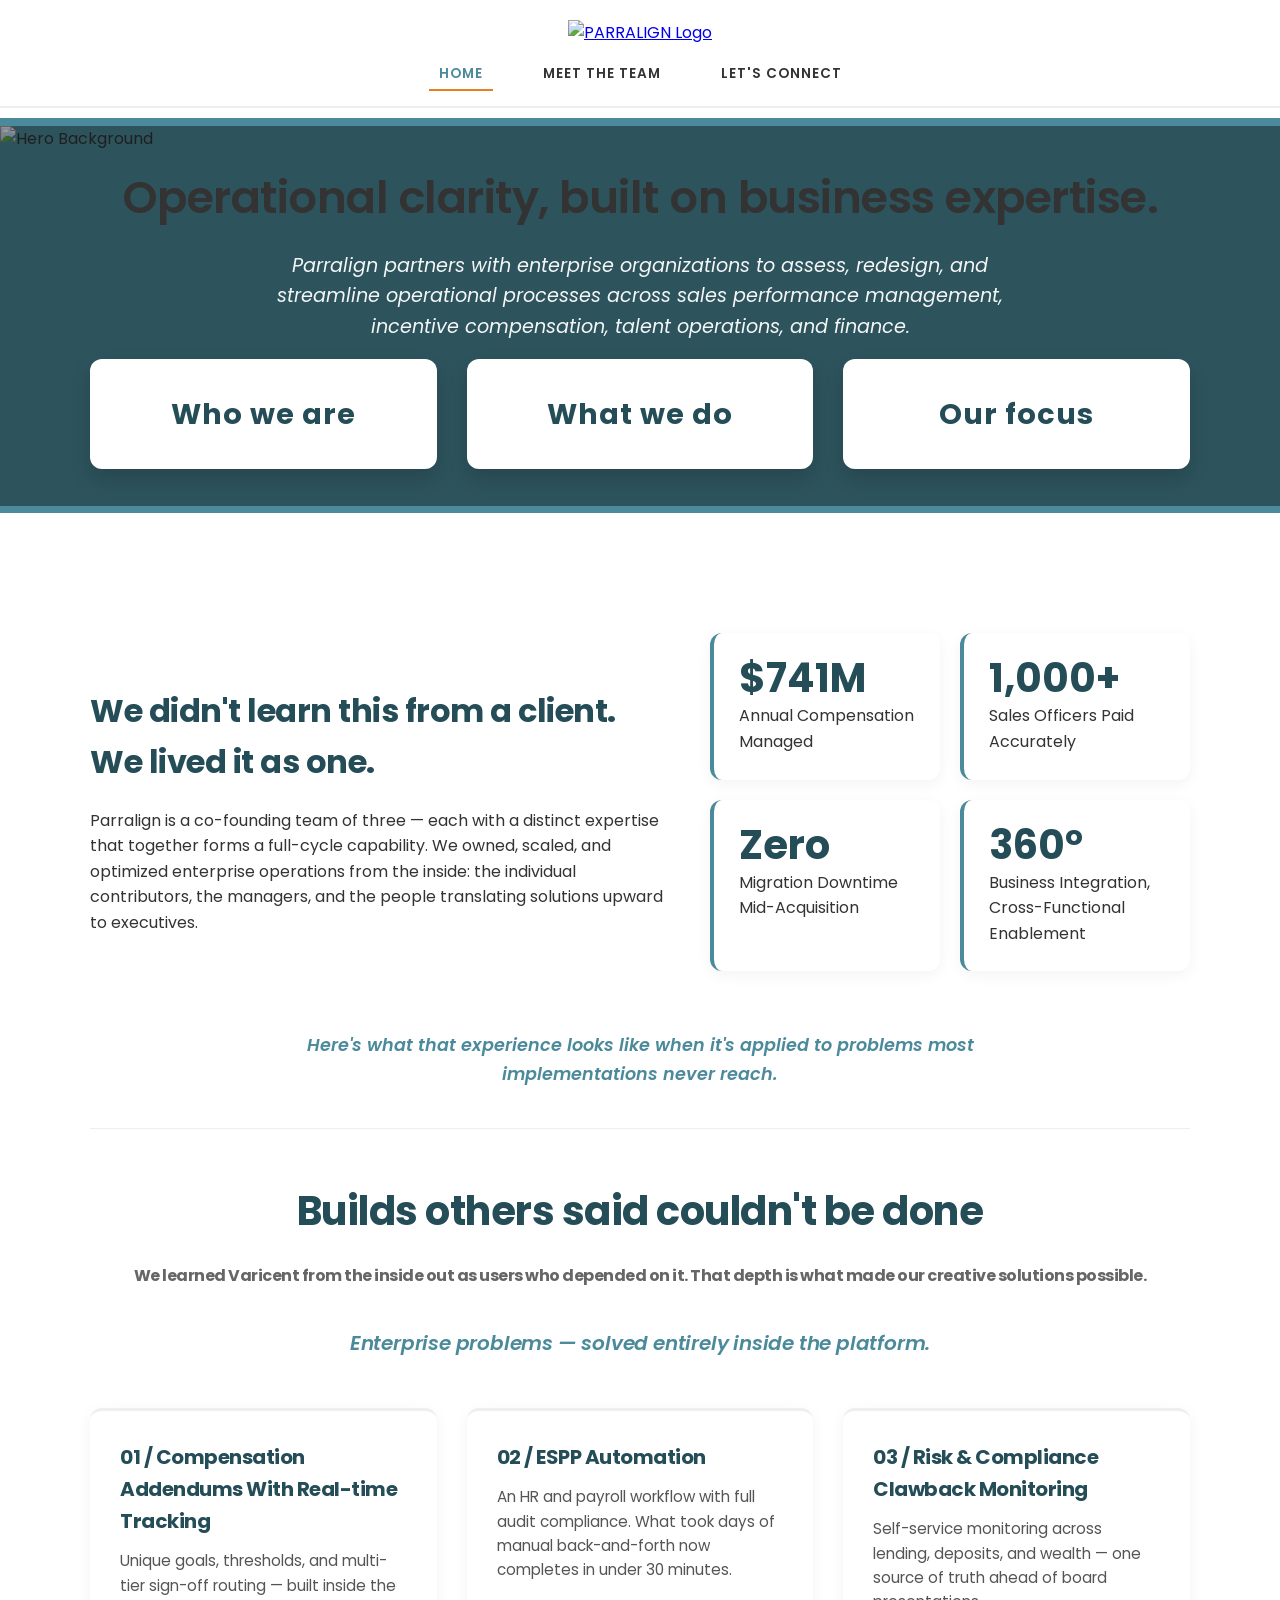
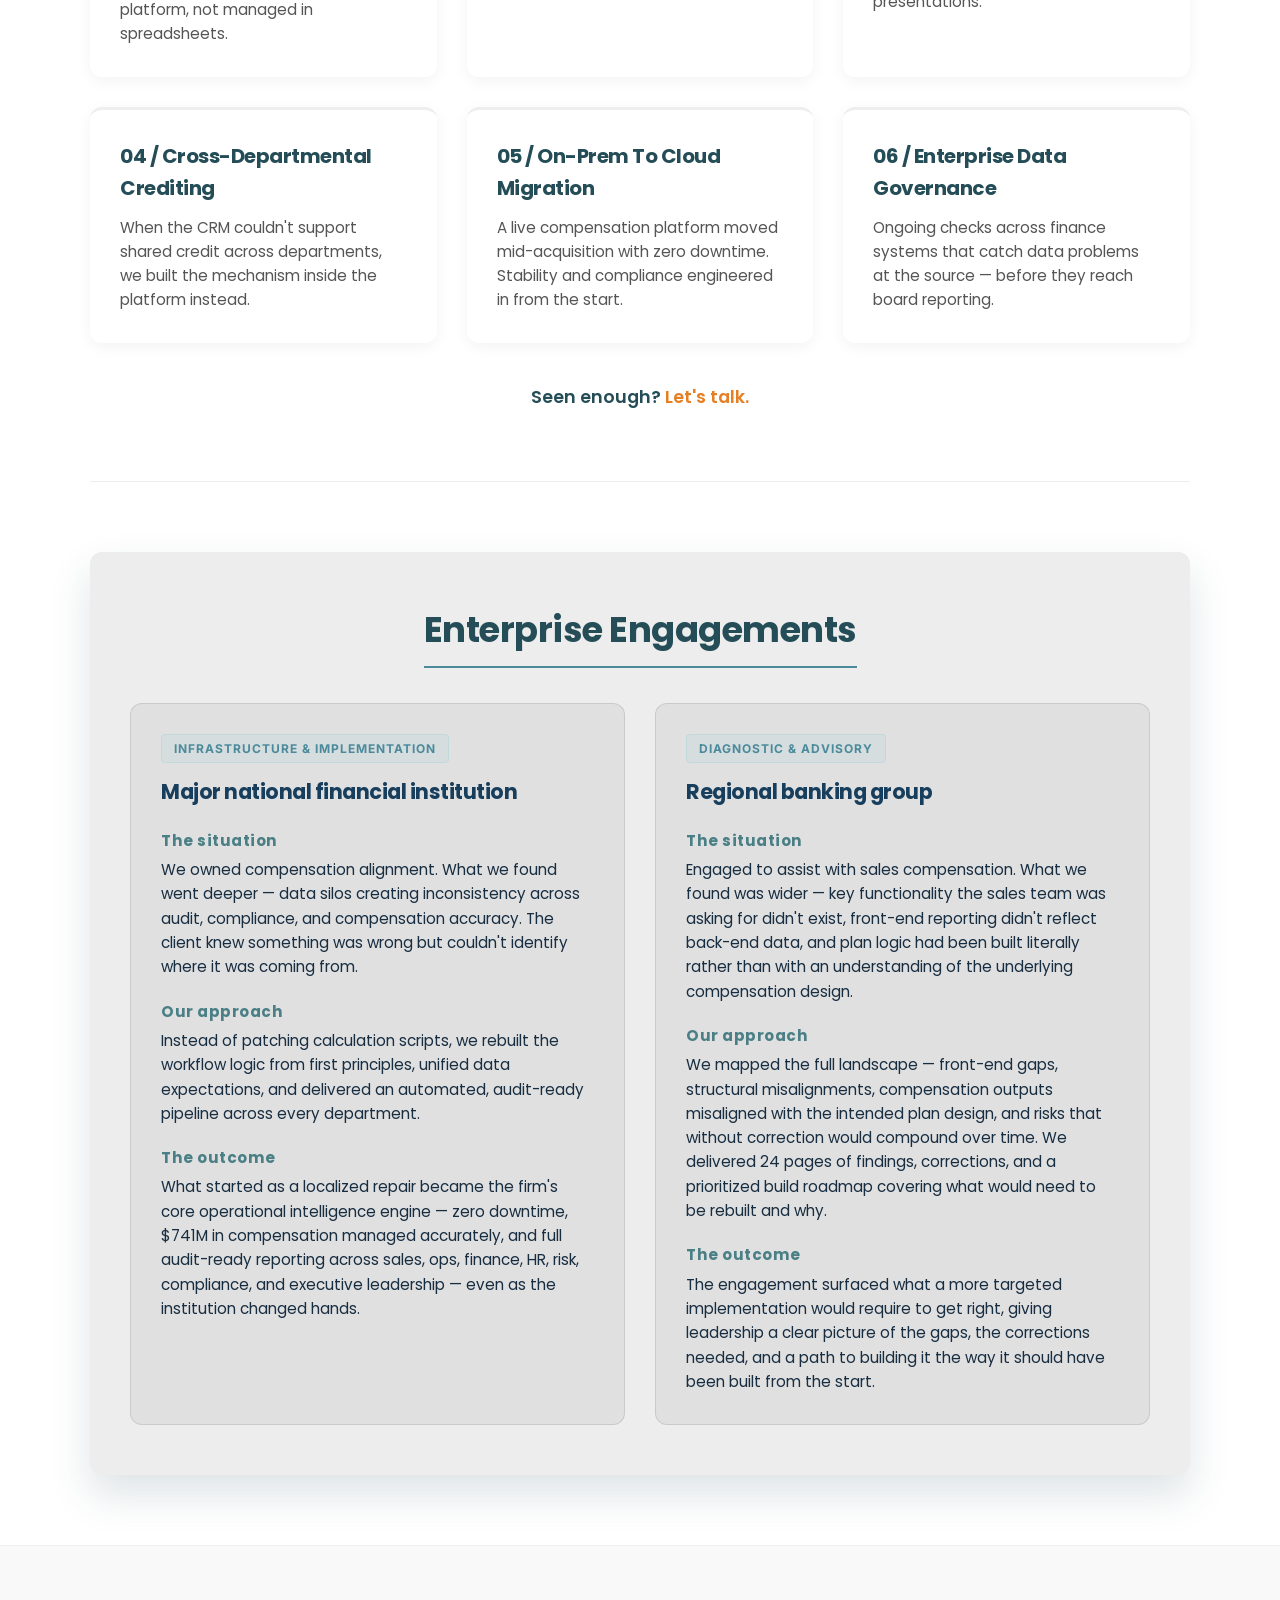
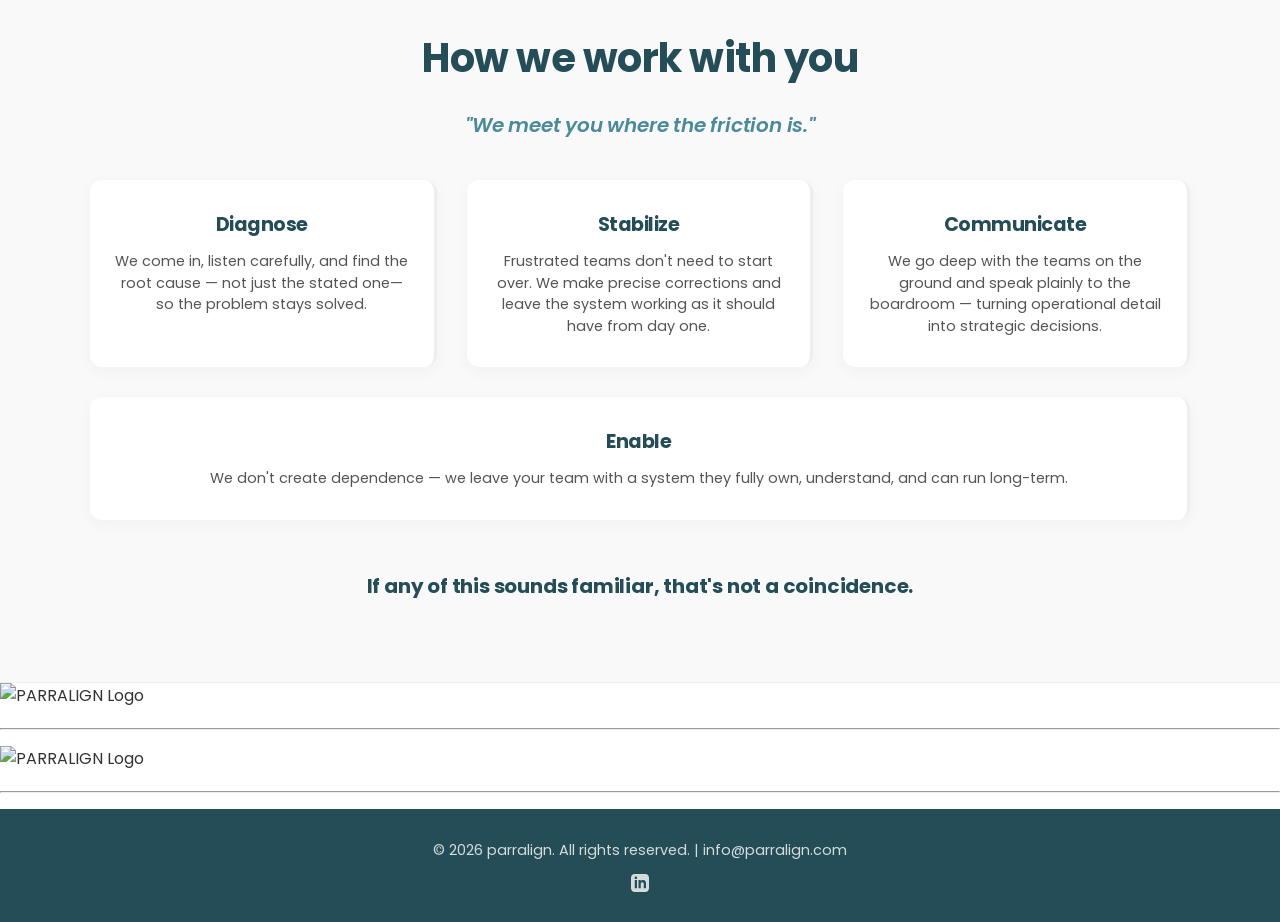
==== commit 2601201c: "Update index.html" ====
--- a/index.html
+++ b/index.html
@@ -40,15 +40,15 @@
                 
                 <section id="whowhatour">
                     <div class="grid">
-                        <a href="#who-we-are" class="wwo">
+                        <div class="wwo" onclick="openB3('who')">
                             <h4>Who we are</h4>
-                        </a>
-                        <a href="#what-we-do" class="wwo">
+                        </div>
+                        <div class="wwo" onclick="openB3('what')">
                             <h4>What we do</h4>
-                        </a>
-                        <a href="#our-focus" class="wwo">
+                        </div>
+                        <div class="wwo" onclick="openB3('our')">
                             <h4>Our focus</h4>
-                        </a>
+                        </div>
                     </div>
                 </section>
             </div>
@@ -56,8 +56,7 @@
     </header>
 
     <main class="container">
-        <!-- Section 1: Who We Are -->
-        <section id="who-we-are" style="padding: 60px 0 30px 0;">
+        <section id="track-record" style="padding: 60px 0 30px 0;">
             <div class="story-split">
                 <div class="story-text">
                     <h3>We didn't learn this from a client. We lived it as one.</h3>
@@ -87,8 +86,7 @@
 
         <hr style="border: 0; border-top: 1px solid #eee; margin: 10px 0 0 0;">
 
-        <!-- Section 2: What We Do -->
-        <section id="what-we-do" style="padding: 40px 0;">
+        <section id="capabilities" style="padding: 40px 0;">
             <h2 class="section-title" style="margin-top: 10px;">Builds others said couldn't be done</h2>
             
             <p class="subtitle">We learned Varicent from the inside out as users who depended on it. That depth is what made our creative solutions possible.</p>
@@ -130,8 +128,7 @@
         
         <hr style="border: 0; border-top: 1px solid #eee; margin: 10px 0 0 0;">
         
-        <!-- Section 3: Our Focus (Enterprise Engagements) -->
-        <section id="our-focus" style="padding: 20px 0 0 0;">
+        <section id="featured-case">
             <div class="case-container">
                 <h3 class="section-title-neutral">Enterprise Engagements</h3>
                 
@@ -207,6 +204,29 @@
         </div>
     </section>
 
+    <!-- Modal 1: Who / What / Our Focus Pop-up -->
+    <div id="b3Modal" class="modal">
+        <div class="modal-content">
+            <span class="close-btn" onclick="closeB3()">&times;</span>
+            <img src="image/ParralignTransP.png" alt="PARRALIGN Logo" class="modal-logo">
+            <h2 id="b3Name"></h2>
+            <hr>
+            <p id="b3description"></p>
+        </div>
+    </div>
+
+    <!-- Modal 2: Team Member Bio Pop-up -->
+    <div id="bioModal" class="modal">
+        <div class="modal-content">
+            <span class="close-btn" onclick="closeBio()">&times;</span>
+            <img src="image/ParralignTransP.png" alt="PARRALIGN Logo" class="modal-logo">
+            <h3 id="bioName"></h3>
+            <p id="bioTitle"></p>
+            <hr>
+            <p id="bioText"></p>
+        </div>
+    </div>
+
     <footer>
         <div class="footer-container">
             <p>&copy; 2026 parralign. All rights reserved. | info@parralign.com</p>
--- a/style.css
+++ b/style.css
@@ -146,13 +146,13 @@
 }
 
 /* ==========================================================================
-   Hero Section Layout (Full-Bleed Width & Evenly Distributed Spacing)
+   Hero Section Layout (Full-Bleed, Narrower Height & Interactive Buttons)
    ========================================================================== */
 
 .hero { 
     background: var(--primary); 
     width: 100%;
-    padding: .2cm 0; /* Keeps 1cm colored background on top and bottom */
+    padding: .2cm 0; /* Keeps colored background on top and bottom */
     box-sizing: border-box;
     display: flex;
     justify-content: center;
@@ -168,18 +168,18 @@
     box-sizing: border-box;
 }
 
-/* Image background extending edge-to-edge */
+/* Narrower image background extending edge-to-edge */
 .hero-image {
     width: 100%;
     height: auto;
-    min-height: 380px; /* Reduced from 580px to bring text and buttons closer together */
-    max-height: 560px; /* Cap the max height on wide screens */
+    min-height: 380px; /* Brings text and buttons closer together */
+    max-height: 560px; /* Caps max height on wide screens */
     object-fit: cover;
     display: block;
     border-radius: 0;
 }
 
-/* 2. Adjust overlay padding to fit the narrower height */
+/* Overlay Layer with Evenly Divided Vertical Spacing */
 .hero-overlay-content {
     position: absolute;
     top: 0;
@@ -191,10 +191,10 @@
     justify-content: space-evenly; 
     align-items: center;
     text-align: center;
-    padding: 20px 20px; /* Reduced vertical padding */
+    padding: 20px 20px; 
     box-sizing: border-box;
     z-index: 2;
-    background: rgba(0, 0, 0, 0.40);
+    background: rgba(0, 0, 0, 0.40); /* Soft dark backdrop for readability */
 }
 
 /* Remove default vertical margins so space-evenly handles spacing cleanly */
@@ -215,11 +215,13 @@
     margin: 0 auto; 
 }
 
-/* WWO Hero Anchor Buttons Section */
+/* WWO Hero Anchor Buttons Section Container */
 #whowhatour { 
     width: 100%;
     margin: 0; 
     padding-bottom: 0;
+    position: relative;
+    z-index: 10; /* Raises section above overlay container background */
 }
 
 #whowhatour .grid {
@@ -231,13 +233,14 @@
     width: 100%;
 }
 
+/* Fully Clickable Anchor Link Cards */
 .wwo { 
     cursor: pointer; 
-    text-decoration: none;
+    text-decoration: none; /* Removes underline for <a> tags */
     transition: transform 0.2s ease, background-color 0.2s ease;
     flex: 1 1 calc(33.333% - 20px); 
     min-width: 250px;          
-    height: 110px; /* Reduced from 130px */         
+    height: 110px; /* Compact height matches narrower hero proportion */         
     display: flex;
     flex-direction: column;
     justify-content: center; 
@@ -249,6 +252,9 @@
     box-shadow: 0 10px 20px rgba(0,0,0,0.15); 
     text-align: center; 
     box-sizing: border-box;
+    position: relative;
+    z-index: 20; /* Ensures buttons sit cleanly on top and capture clicks */
+    pointer-events: auto; /* Forces click interactions */
 }
 
 .wwo h4 {
@@ -935,17 +941,57 @@
     text-transform: none; 
 }
 
-/* Media Queries & Responsive Overrides */
+/* Media Queries & Mobile Overrides */
 @media (max-width: 768px) {
+    /* Keep overlay absolute on mobile so text/buttons stay ON TOP of the picture */
     .hero-overlay-content {
-        position: relative; /* Allows content to expand naturally on smaller screens */
-        padding: 40px 20px;
-        background: rgba(0, 0, 0, 0.55);
-        gap: 30px;
-    }
-
+        position: absolute;
+        top: 0;
+        left: 0;
+        width: 100%;
+        height: 100%;
+        padding: 15px 10px;
+        justify-content: space-evenly;
+        background: rgba(0, 0, 0, 0.55); /* Darker overlay for strong readability on small screens */
+    }
+
+    /* Shrink title font & allow wrapping */
+    .hero h1 {
+        white-space: normal;
+        font-size: 1.3rem;
+        line-height: 1.3;
+        padding: 0 5px;
+    }
+
+    /* Shrink hero paragraph for mobile screen area */
+    .hero p {
+        font-size: 0.85rem;
+        line-height: 1.3;
+        padding: 0 10px;
+    }
+
+    /* Stack WWO buttons vertically and make them compact */
+    #whowhatour .grid {
+        flex-direction: column;
+        align-items: center;
+        gap: 8px;
+    }
+
+    .wwo {
+        width: 100%;
+        max-width: 280px;
+        height: 45px; /* Compact height for mobile screen boundaries */
+        min-width: unset;
+        padding: 5px 10px;
+    }
+
+    .wwo h4 {
+        font-size: 1rem;
+    }
+
+    /* Maintain background image height on mobile */
     .hero-image {
-        min-height: 300px;
+        min-height: 480px;
     }
 
     .member {
@@ -960,12 +1006,7 @@
         margin: 0 auto 15px !important; 
     }
     
-    #team .grid {
-        display: flex;
-        flex-direction: column;
-        align-items: center;
-    }
-
+    #team .grid,
     .timeline-grid {
         display: flex;
         flex-direction: column;
@@ -977,11 +1018,6 @@
         max-width: 450px;
         border-right-color: rgba(75, 138, 155, 0.2); 
     }
-    
-    .hero h1 {
-        white-space: normal;
-        font-size: 1.8rem;
-    }
 }
 
 @media (max-width: 600px) {
@@ -995,7 +1031,7 @@
     }
 
     .hero h1 {
-        font-size: 2rem; 
+        font-size: 1.2rem; 
     }
 }
 
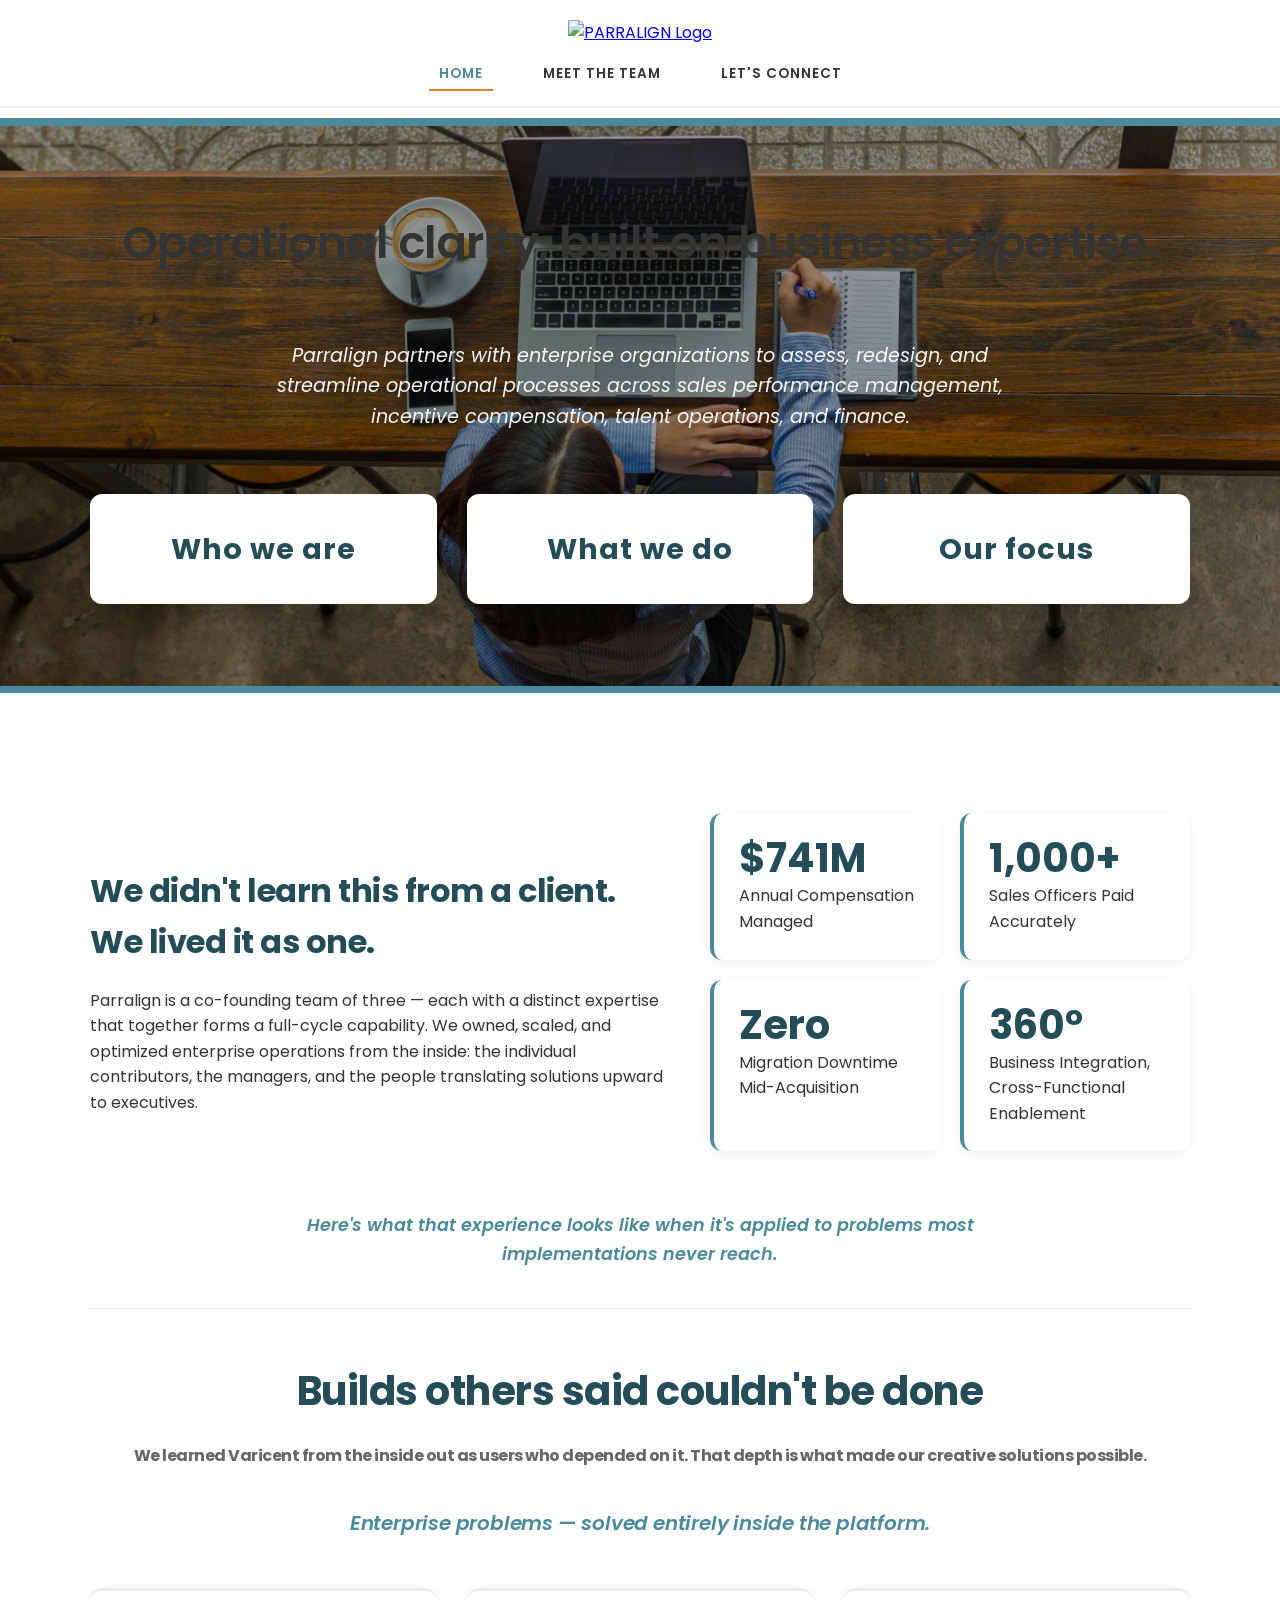
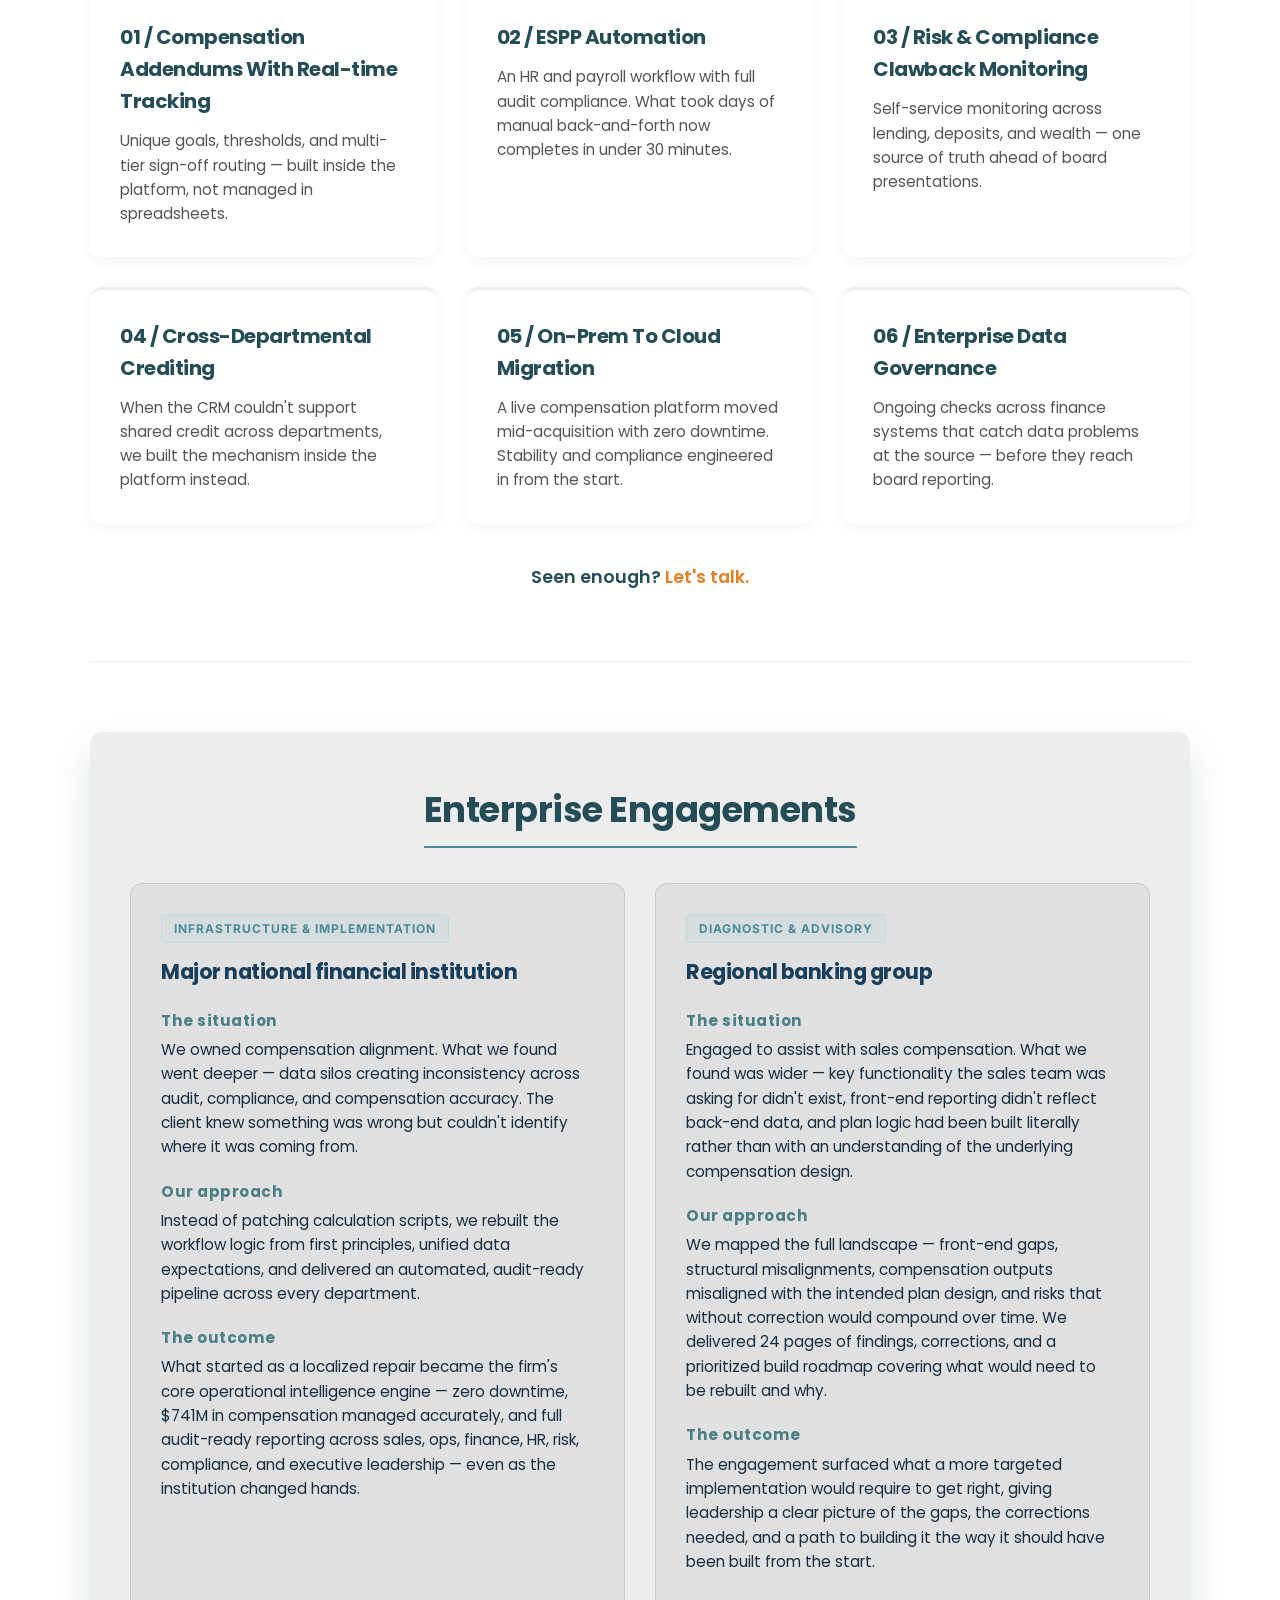
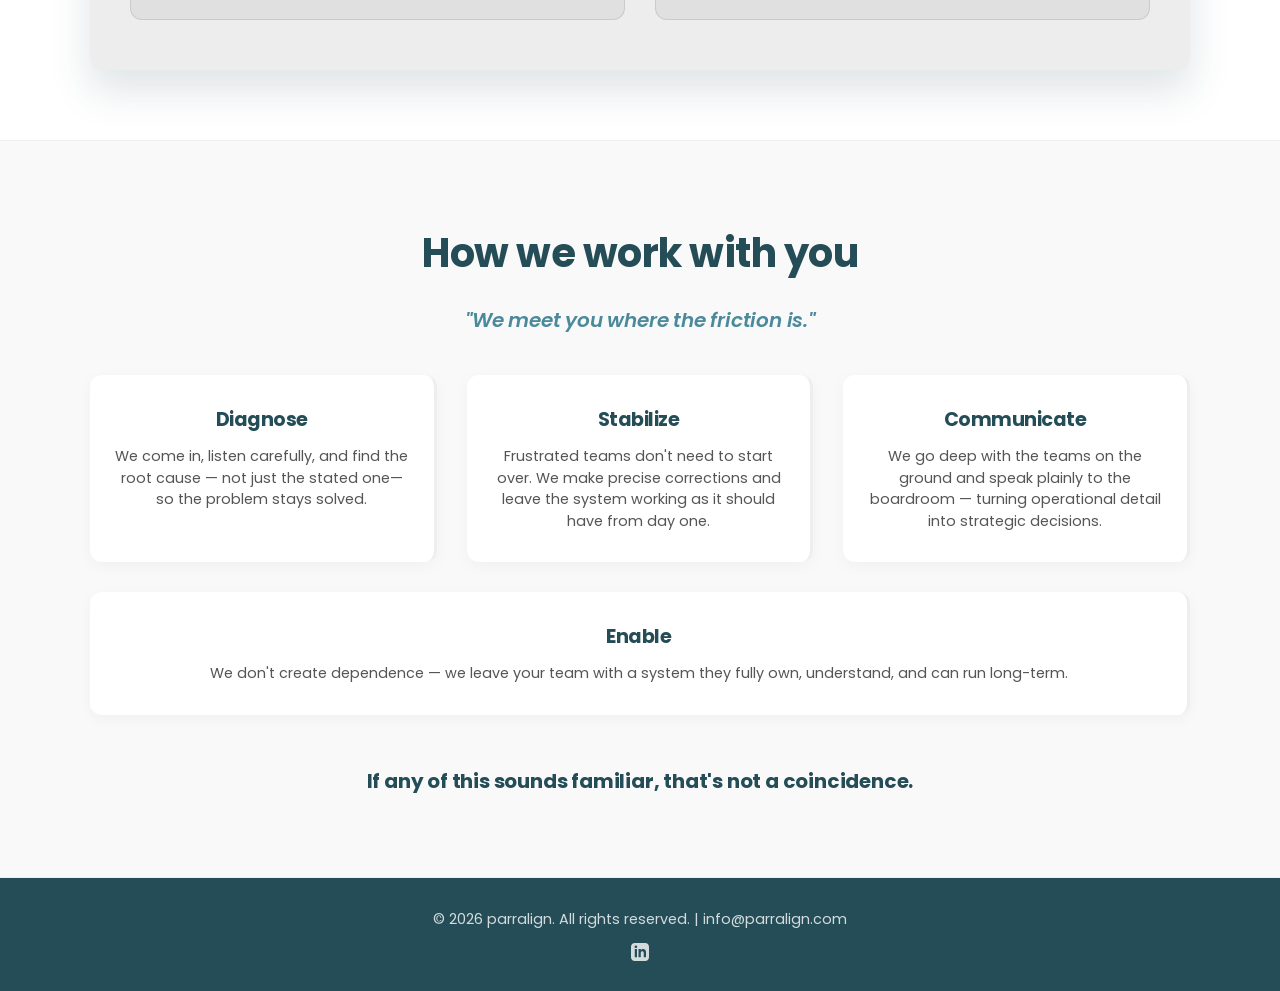
==== commit 6f39fddc: "Update index.html" ====
--- a/index.html
+++ b/index.html
@@ -28,7 +28,7 @@
     <header class="hero">
         <div class="hero-wrapper">
             <!-- Background Image -->
-            <img src="image/shutterstock_2653261505.jpg" alt="Hero Background" class="hero-image">
+            <img src="image/coffee-laptop.jpg" alt="Hero Background" class="hero-image">
             
             <!-- Text & WWO Overlay Content -->
             <div class="hero-overlay-content">
--- a/style.css
+++ b/style.css
@@ -9,7 +9,7 @@
 
 /* Global Page Behavior */
 html {
-    scroll-behavior: smooth; /* Smooth gliding when clicking in-page anchor links */
+    scroll-behavior: smooth; /* Smooth gliding when clicking links */
     scroll-padding-top: 100px; /* Prevents sticky headers from covering content upon jump */
 }
 
@@ -146,13 +146,13 @@
 }
 
 /* ==========================================================================
-   Hero Section Layout (Full-Bleed, Narrower Height & Interactive Buttons)
+   Hero Section Layout (Full-Bleed, Narrower Height & Interactive Cards)
    ========================================================================== */
 
 .hero { 
     background: var(--primary); 
     width: 100%;
-    padding: .2cm 0; /* Keeps colored background on top and bottom */
+    padding: .2cm 0; /* Colored background border top/bottom height */
     box-sizing: border-box;
     display: flex;
     justify-content: center;
@@ -172,7 +172,7 @@
 .hero-image {
     width: 100%;
     height: auto;
-    min-height: 380px; /* Brings text and buttons closer together */
+    min-height: 380px; /* Reduced vertical height brings text and buttons closer */
     max-height: 560px; /* Caps max height on wide screens */
     object-fit: cover;
     display: block;
@@ -215,13 +215,13 @@
     margin: 0 auto; 
 }
 
-/* WWO Hero Anchor Buttons Section Container */
+/* WWO Hero Cards Container */
 #whowhatour { 
     width: 100%;
     margin: 0; 
     padding-bottom: 0;
     position: relative;
-    z-index: 10; /* Raises section above overlay container background */
+    z-index: 10;
 }
 
 #whowhatour .grid {
@@ -233,10 +233,9 @@
     width: 100%;
 }
 
-/* Fully Clickable Anchor Link Cards */
+/* Fully Clickable Interactive Cards */
 .wwo { 
     cursor: pointer; 
-    text-decoration: none; /* Removes underline for <a> tags */
     transition: transform 0.2s ease, background-color 0.2s ease;
     flex: 1 1 calc(33.333% - 20px); 
     min-width: 250px;          
@@ -254,7 +253,7 @@
     box-sizing: border-box;
     position: relative;
     z-index: 20; /* Ensures buttons sit cleanly on top and capture clicks */
-    pointer-events: auto; /* Forces click interactions */
+    pointer-events: auto; /* Forces browser click interactions */
 }
 
 .wwo h4 {
@@ -274,6 +273,142 @@
 
 .wwo:hover h4 {
     color: #ffffff !important;
+}
+
+/* ==========================================================================
+   Modals Architecture (Pop-up System)
+   ========================================================================== */
+
+.modal {
+    display: none; 
+    position: fixed;
+    z-index: 2000;
+    left: 0;
+    top: 0;
+    width: 100%;
+    height: 100%;
+    background-color: rgba(0, 0, 0, 0.50); 
+    backdrop-filter: blur(40px); 
+}
+
+.modal-content {
+    position: relative;        
+    margin: 10% auto;
+    padding: 70px 40px 40px;   
+    border-radius: 12px;
+    width: 80%;
+    max-width: 600px;
+    color: #ffffff;
+    box-shadow: 0 20px 40px rgba(0,0,0,0.4);
+    border: 1px solid rgba(255, 255, 255, 0.2);
+    background-color: rgba(21, 25, 34, 0.95);
+}
+
+#b3Modal .modal-logo,
+#bioModal .modal-logo {
+    position: absolute;
+    top: 20px;
+    left: 20px;
+    height: 35px; 
+    width: auto;
+    opacity: 0.8; 
+    z-index: 10; 
+}
+
+#b3Name, #bioName {
+    text-align: center;
+    width: 100%;
+    color: #ffffff;      
+    margin-bottom: 5px;
+    font-size: 2rem;     
+}
+
+#bioTitle {
+    text-align: center;
+    font-style: italic;
+    color: #ececec;
+    opacity: 0.8;
+    margin-top: 0;
+    margin-bottom: 15px;
+}
+
+#b3description, #bioText {
+    text-align: center;
+    line-height: 1.6;
+    font-size: 1rem;
+}
+
+.modal-content hr { 
+    border: 0; 
+    border-top: 1px solid rgba(255, 255, 255, 0.2); 
+    margin: 20px 0; 
+}
+
+.close-btn {
+    position: absolute;
+    right: 25px;
+    top: 15px;
+    font-size: 35px;
+    font-weight: bold;
+    cursor: pointer;
+    color: #ffffff;
+    transition: 0.2s;
+}
+
+.close-btn:hover { color: var(--accent); }
+
+/* Success Modal Overlay (Contact Forms) */
+.modal-overlay {
+    position: fixed;
+    top: 0;
+    left: 0;
+    width: 100%;
+    height: 100%;
+    background: rgba(36, 77, 87, 0.85); 
+    backdrop-filter: blur(8px);        
+    display: none;                     
+    justify-content: center;
+    align-items: center;
+    z-index: 9999;                     
+}
+
+.modal-content-success {
+    background: #ffffff;
+    padding: 40px;
+    border-radius: 15px;
+    text-align: center;
+    max-width: 450px;
+    width: 90%;
+    box-shadow: 0 20px 40px rgba(0,0,0,0.2);
+    animation: modalPop 0.3s ease-out; 
+}
+
+.modal-icon-success {
+    font-size: 50px;
+    color: #2ecc71; 
+    background: #e8f8f0;
+    width: 80px;
+    height: 80px;
+    line-height: 80px;
+    border-radius: 50%;
+    margin: 0 auto 20px;
+}
+
+.modal-content-success h3 {
+    color: var(--2ndary);
+    margin-top: 0;
+    font-size: 1.8rem;
+}
+
+.modal-content-success p {
+    color: var(--2ndary);
+    margin-bottom: 25px;
+    font-size: 1rem;
+}
+
+@keyframes modalPop {
+    from { transform: scale(0.8); opacity: 0; }
+    to { transform: scale(1); opacity: 1; }
 }
 
 /* Grid & Cards */
@@ -450,74 +585,7 @@
     color: var(--2ndary);      
 }
 
-/* Success Modal Overlay (Retained for Contact Forms) */
-.modal-overlay {
-    position: fixed;
-    top: 0;
-    left: 0;
-    width: 100%;
-    height: 100%;
-    background: rgba(36, 77, 87, 0.85); 
-    backdrop-filter: blur(8px);        
-    display: none;                     
-    justify-content: center;
-    align-items: center;
-    z-index: 9999;                     
-}
-
-.modal-content-success {
-    background: #ffffff;
-    padding: 40px;
-    border-radius: 15px;
-    text-align: center;
-    max-width: 450px;
-    width: 90%;
-    box-shadow: 0 20px 40px rgba(0,0,0,0.2);
-    animation: modalPop 0.3s ease-out; 
-}
-
-.modal-icon-success {
-    font-size: 50px;
-    color: #2ecc71; 
-    background: #e8f8f0;
-    width: 80px;
-    height: 80px;
-    line-height: 80px;
-    border-radius: 50%;
-    margin: 0 auto 20px;
-}
-
-.modal-content-success h3 {
-    color: var(--2ndary);
-    margin-top: 0;
-    font-size: 1.8rem;
-}
-
-.modal-content-success p {
-    color: var(--2ndary);
-    margin-bottom: 25px;
-    font-size: 1rem;
-}
-
-@keyframes modalPop {
-    from { transform: scale(0.8); opacity: 0; }
-    to { transform: scale(1); opacity: 1; }
-}
-
-.close-btn {
-    position: absolute;
-    right: 25px;
-    top: 15px;
-    font-size: 35px;
-    font-weight: bold;
-    cursor: pointer;
-    color: #ffffff;
-    transition: 0.2s;
-}
-
-.close-btn:hover { color: var(--accent); }
-
-/* Contact Interface */
+/* Contact Interface & Connect Page Styles */
 #contact { 
     margin-bottom: 0; 
     flex-grow: 1;     
@@ -532,6 +600,80 @@
     display: flex;
     flex-direction: column;
     align-items: center; 
+}
+
+/* Side-by-Side Editorial Intro Row */
+.connect-premium-intro {
+    display: flex;
+    flex-direction: row;
+    flex-wrap: nowrap;
+    align-items: center;
+    justify-content: space-between;
+    gap: 30px;
+    margin: 40px auto 35px auto;
+    max-width: 800px;
+    width: 100%;
+    box-sizing: border-box;
+    text-align: left; 
+}
+
+.intro-left-column {
+    flex: 1 1 50%;
+    min-width: 280px;
+}
+
+.intro-right-column {
+    flex: 1 1 50%;
+    min-width: 280px;
+}
+
+.connect-premium-intro h3 {
+    color: var(--2ndary);
+    font-size: 1.60rem;            
+    line-height: 1.3;
+    margin: 0;
+    font-weight: 700;
+    letter-spacing: -0.5px;
+    white-space: normal;        
+    word-break: keep-all;        
+}
+
+.connect-premium-intro .text-accent-color {
+    color: var(--primary); 
+}
+
+/* Targeted rule to force quote box into right column even if HTML wrapper is absent */
+.connect-quote-box {
+    flex: 1 1 50%;
+    min-width: 280px;
+    border-left: 3px solid var(--accent); 
+    padding-left: 15px;
+    margin: 0;
+    background: #ffffff;
+    padding: 20px 25px;
+    border-radius: 8px;
+    box-shadow: 0 4px 15px rgba(0,0,0,0.04);
+}
+
+.connect-cta-highlight {
+    font-family: 'Poppins', sans-serif;
+    color: var(--2ndary);
+    font-size: 1.05rem;
+    font-weight: 600;
+    font-style: italic;
+    margin: 0;
+    line-height: 1.4;
+    letter-spacing: -0.2px;
+}
+
+.connect-direct-channels {
+    font-family: 'Inter', sans-serif;
+    color: var(--2ndary);
+    font-size: 0.85rem;
+    font-weight: 600;
+    letter-spacing: 0.5px;
+    margin: 8px 0 0 0; 
+    opacity: 0.8;
 }
 
 .contact-form-container { 
@@ -559,10 +701,13 @@
 }
 
 .contact-form-container button.btn-cta {
-    width: 100%;       
-    max-width: 250px;  
-    margin: 20px auto 0; 
-    display: block;    
+    font-size: 1rem;       
+    font-weight: 700;        
+    letter-spacing: 0.5px;     
+    padding: 14px 28px;      
+    margin: 10px 0 0 0 !important; 
+    width: auto;                  
+    display: inline-block;
     cursor: pointer;
 }
 
@@ -602,17 +747,6 @@
     color: var(--2ndary);            
 }
 
-.contact-form-container button.btn-cta {
-    font-size: 1rem;       
-    font-weight: 700;        
-    letter-spacing: 0.5px;     
-    padding: 14px 28px;      
-    margin: 10px 0 0 0 !important; 
-    width: auto;                  
-    display: inline-block;
-    cursor: pointer;
-}
-
 /* Footer Component */
 footer {
     background-color: var(--2ndary); 
@@ -768,12 +902,6 @@
     box-shadow: 0 20px 40px rgba(36, 77, 87, 0.15);
 }
 
-.case-title {
-    font-size: 2rem;
-    color: var(--2ndary);
-    margin-bottom: 30px;
-}
-
 .case-two-column-grid {
     display: flex;
     flex-direction: row;
@@ -811,10 +939,6 @@
     line-height: 1.6;
     margin: 0 0 15px 0;
     opacity: 0.9;
-}
-
-.case-body-content p:last-child {
-    margin-bottom: 0;
 }
 
 /* Timeline Process Section */
@@ -879,7 +1003,6 @@
     margin-bottom: 12px;
 }
 
-/* Transitions & Actions */
 .section-transition-text {
     font-family: 'Poppins', sans-serif;
     font-size: 1.1rem;
@@ -943,7 +1066,6 @@
 
 /* Media Queries & Mobile Overrides */
 @media (max-width: 768px) {
-    /* Keep overlay absolute on mobile so text/buttons stay ON TOP of the picture */
     .hero-overlay-content {
         position: absolute;
         top: 0;
@@ -952,10 +1074,9 @@
         height: 100%;
         padding: 15px 10px;
         justify-content: space-evenly;
-        background: rgba(0, 0, 0, 0.55); /* Darker overlay for strong readability on small screens */
-    }
-
-    /* Shrink title font & allow wrapping */
+        background: rgba(0, 0, 0, 0.55);
+    }
+
     .hero h1 {
         white-space: normal;
         font-size: 1.3rem;
@@ -963,14 +1084,12 @@
         padding: 0 5px;
     }
 
-    /* Shrink hero paragraph for mobile screen area */
     .hero p {
         font-size: 0.85rem;
         line-height: 1.3;
         padding: 0 10px;
     }
 
-    /* Stack WWO buttons vertically and make them compact */
     #whowhatour .grid {
         flex-direction: column;
         align-items: center;
@@ -980,7 +1099,7 @@
     .wwo {
         width: 100%;
         max-width: 280px;
-        height: 45px; /* Compact height for mobile screen boundaries */
+        height: 45px; 
         min-width: unset;
         padding: 5px 10px;
     }
@@ -989,9 +1108,13 @@
         font-size: 1rem;
     }
 
-    /* Maintain background image height on mobile */
     .hero-image {
         min-height: 480px;
+    }
+
+    .modal-content {
+        width: 90%;
+        padding: 60px 20px 30px;
     }
 
     .member {
@@ -1018,6 +1141,29 @@
         max-width: 450px;
         border-right-color: rgba(75, 138, 155, 0.2); 
     }
+
+    /* Stack Connect Page Intro Columns Vertically on Mobile */
+    .connect-premium-intro {
+        flex-direction: column;
+        gap: 15px;
+        padding: 0 10px;
+        margin-bottom: 15px;
+    }
+
+    .intro-left-column,
+    .intro-right-column,
+    .connect-quote-box {
+        flex: 1 1 100%;
+        min-width: 100%;
+    }
+
+    .connect-quote-box {
+        margin-top: 0;
+    }
+
+    .contact-form-container {
+        margin: 0 auto 10px auto;
+    }
 }
 
 @media (max-width: 600px) {
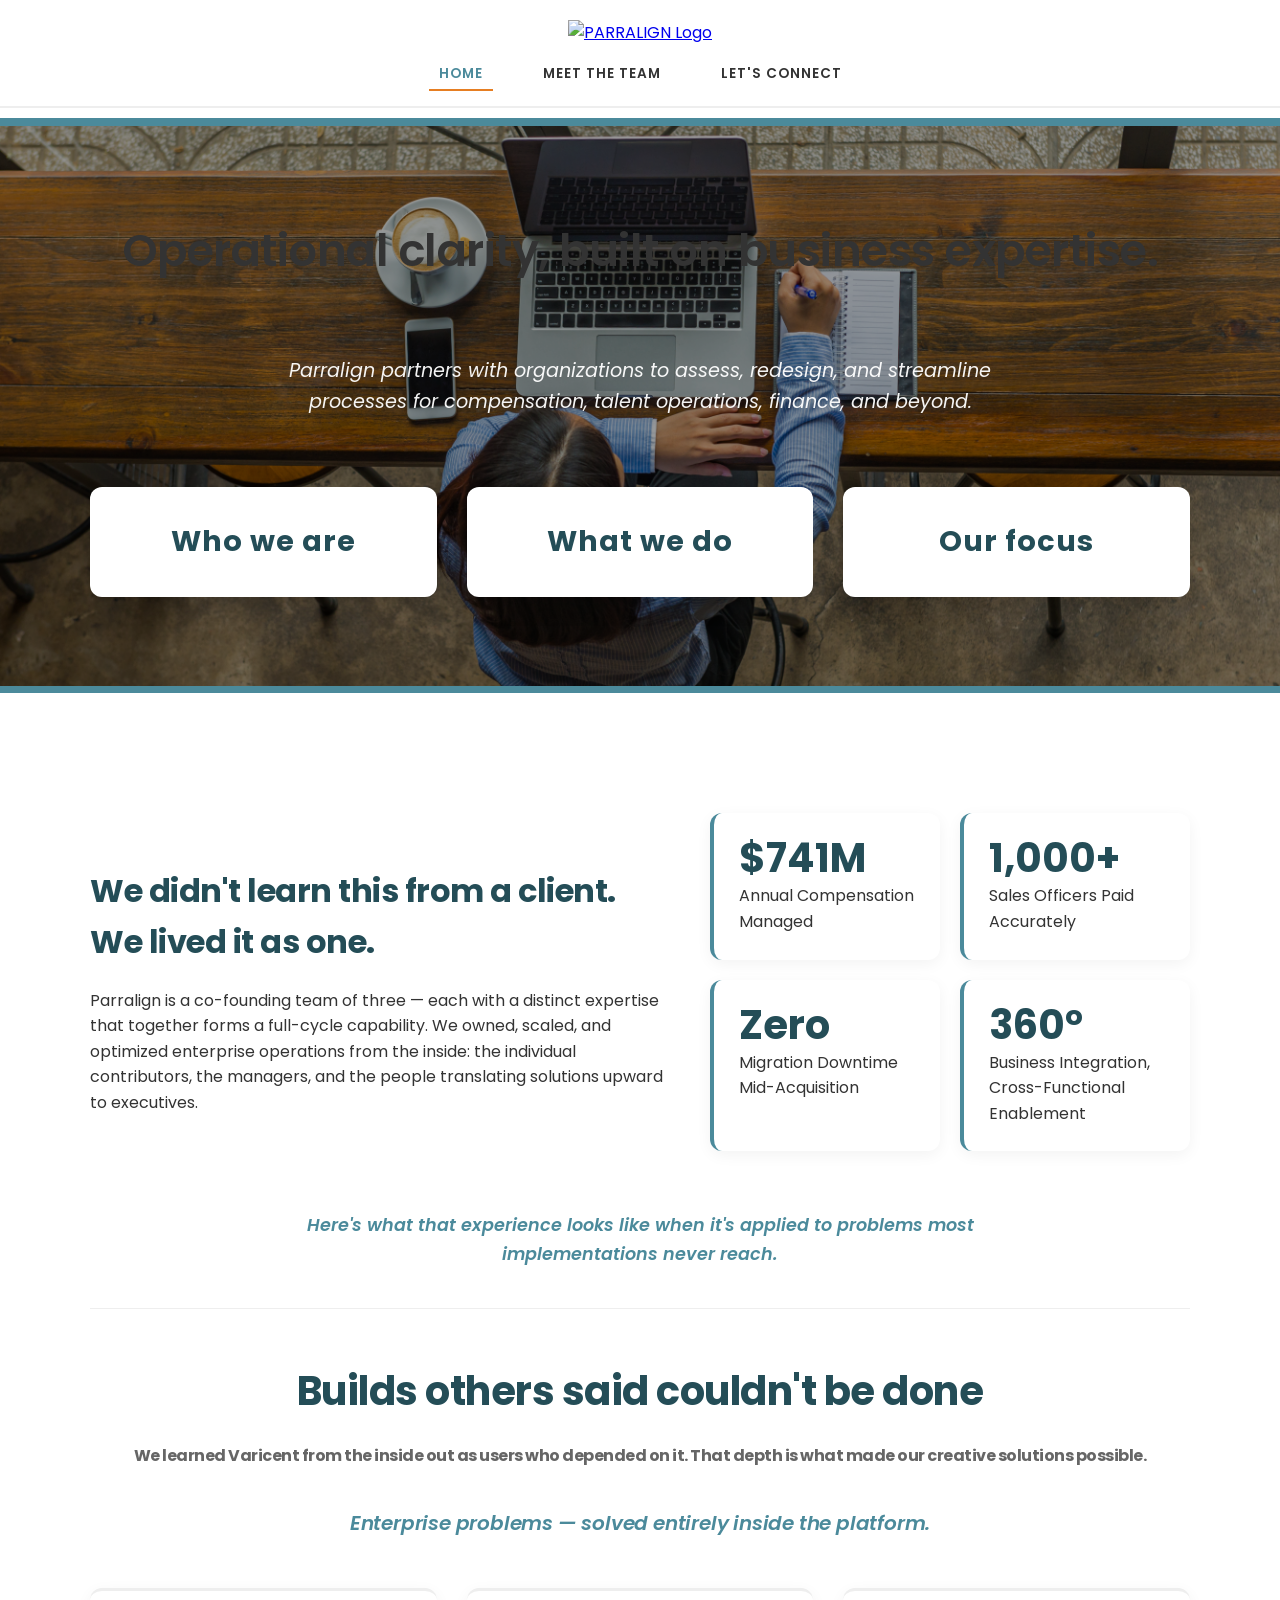
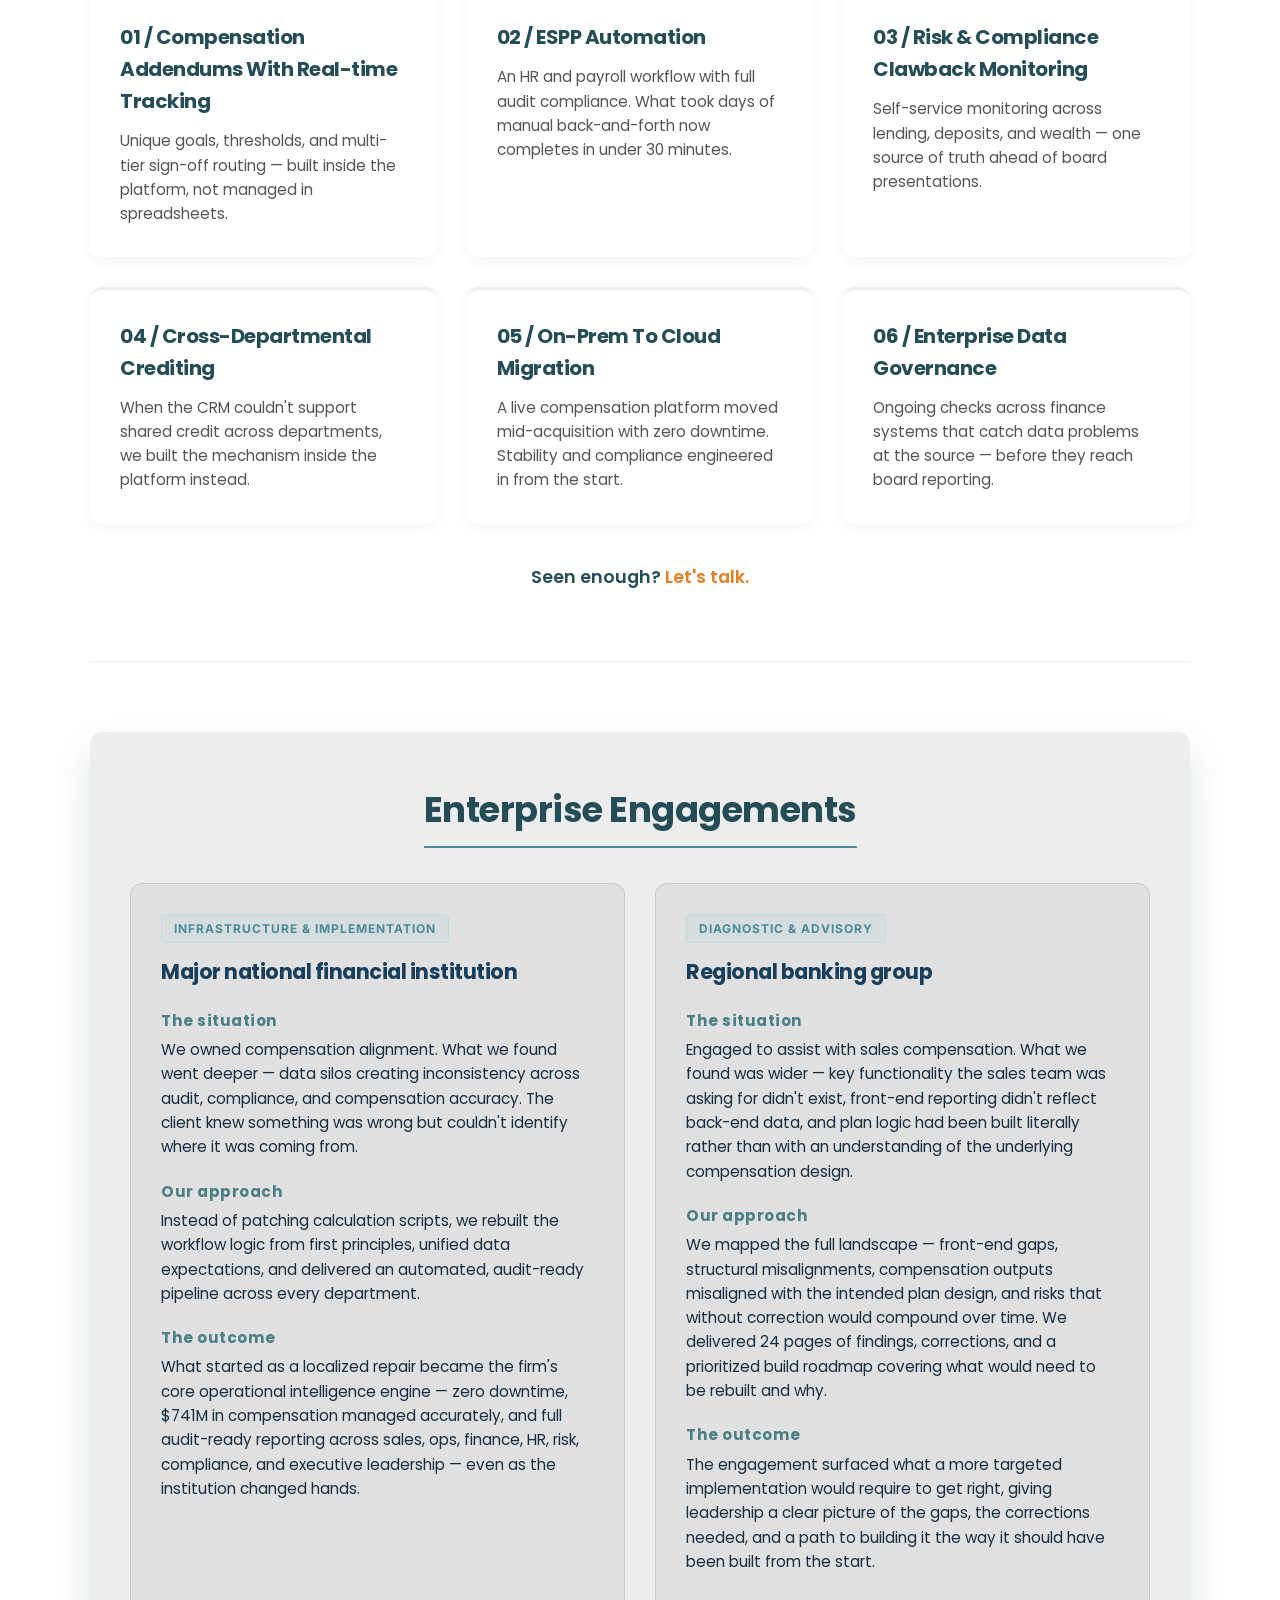
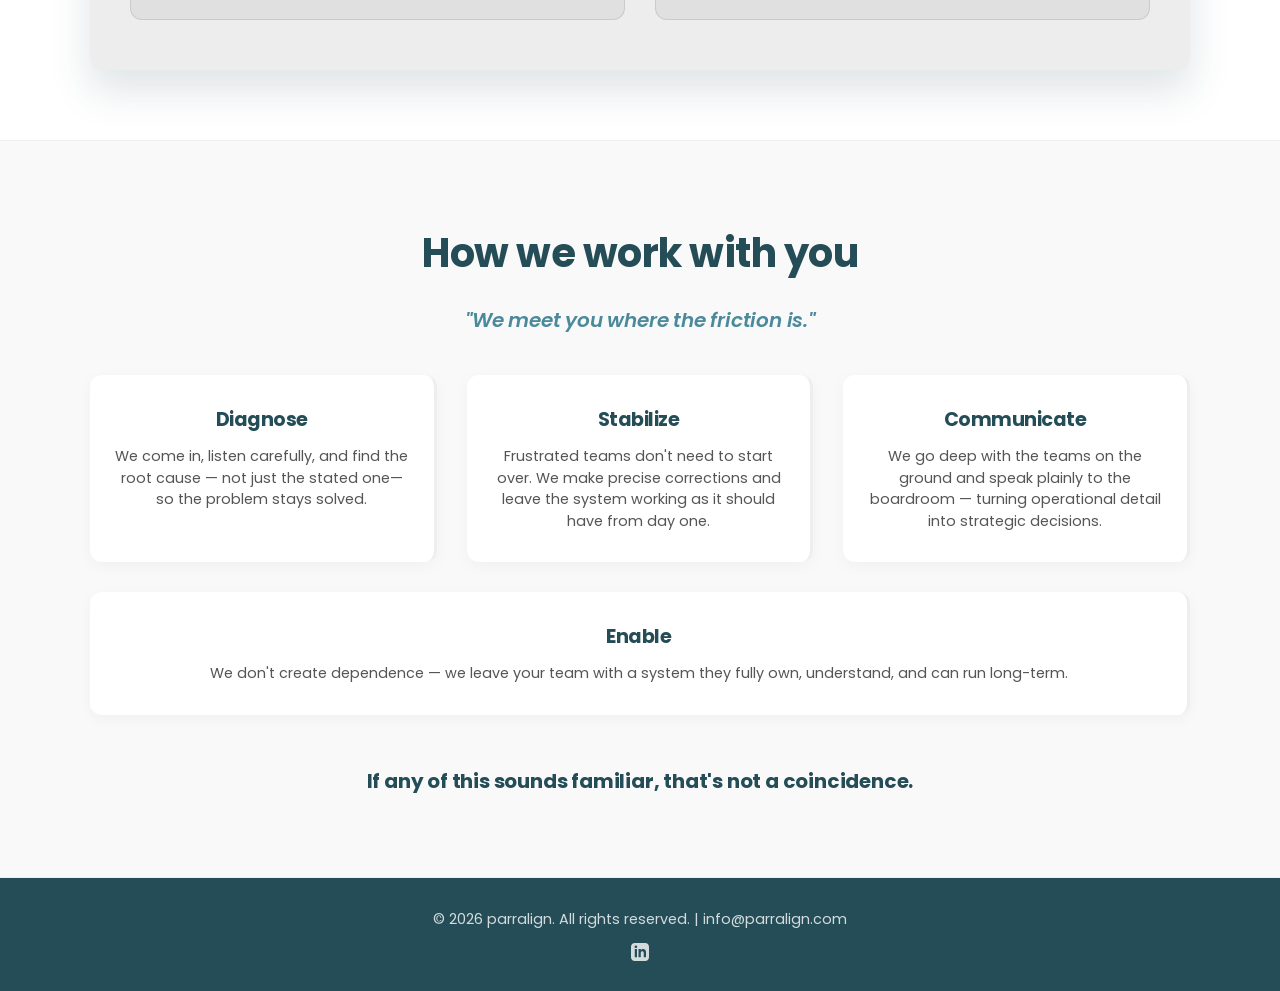
==== commit 3447b2b1: "Fix HTML encoding issues in index.html" ====
--- a/index.html
+++ b/index.html
@@ -35,7 +35,8 @@
                 <h1><span class="flashing-text">Operational clarity, built on business expertise.</span></h1>
                 
                 <p>
-                    Parralign partners with enterprise organizations to assess, redesign, and streamline operational processes across sales performance management, incentive compensation, talent operations, and finance.
+                    Parralign partners with organizations to assess, redesign, and streamline processes for compensation, talent operations, finance, and beyond.
+                    <!-- Parralign partners with enterprise organizations to assess, redesign, and streamline operational processes across sales performance management, incentive compensation, talent operations, and finance. -->
                 </p>
                 
                 <section id="whowhatour">
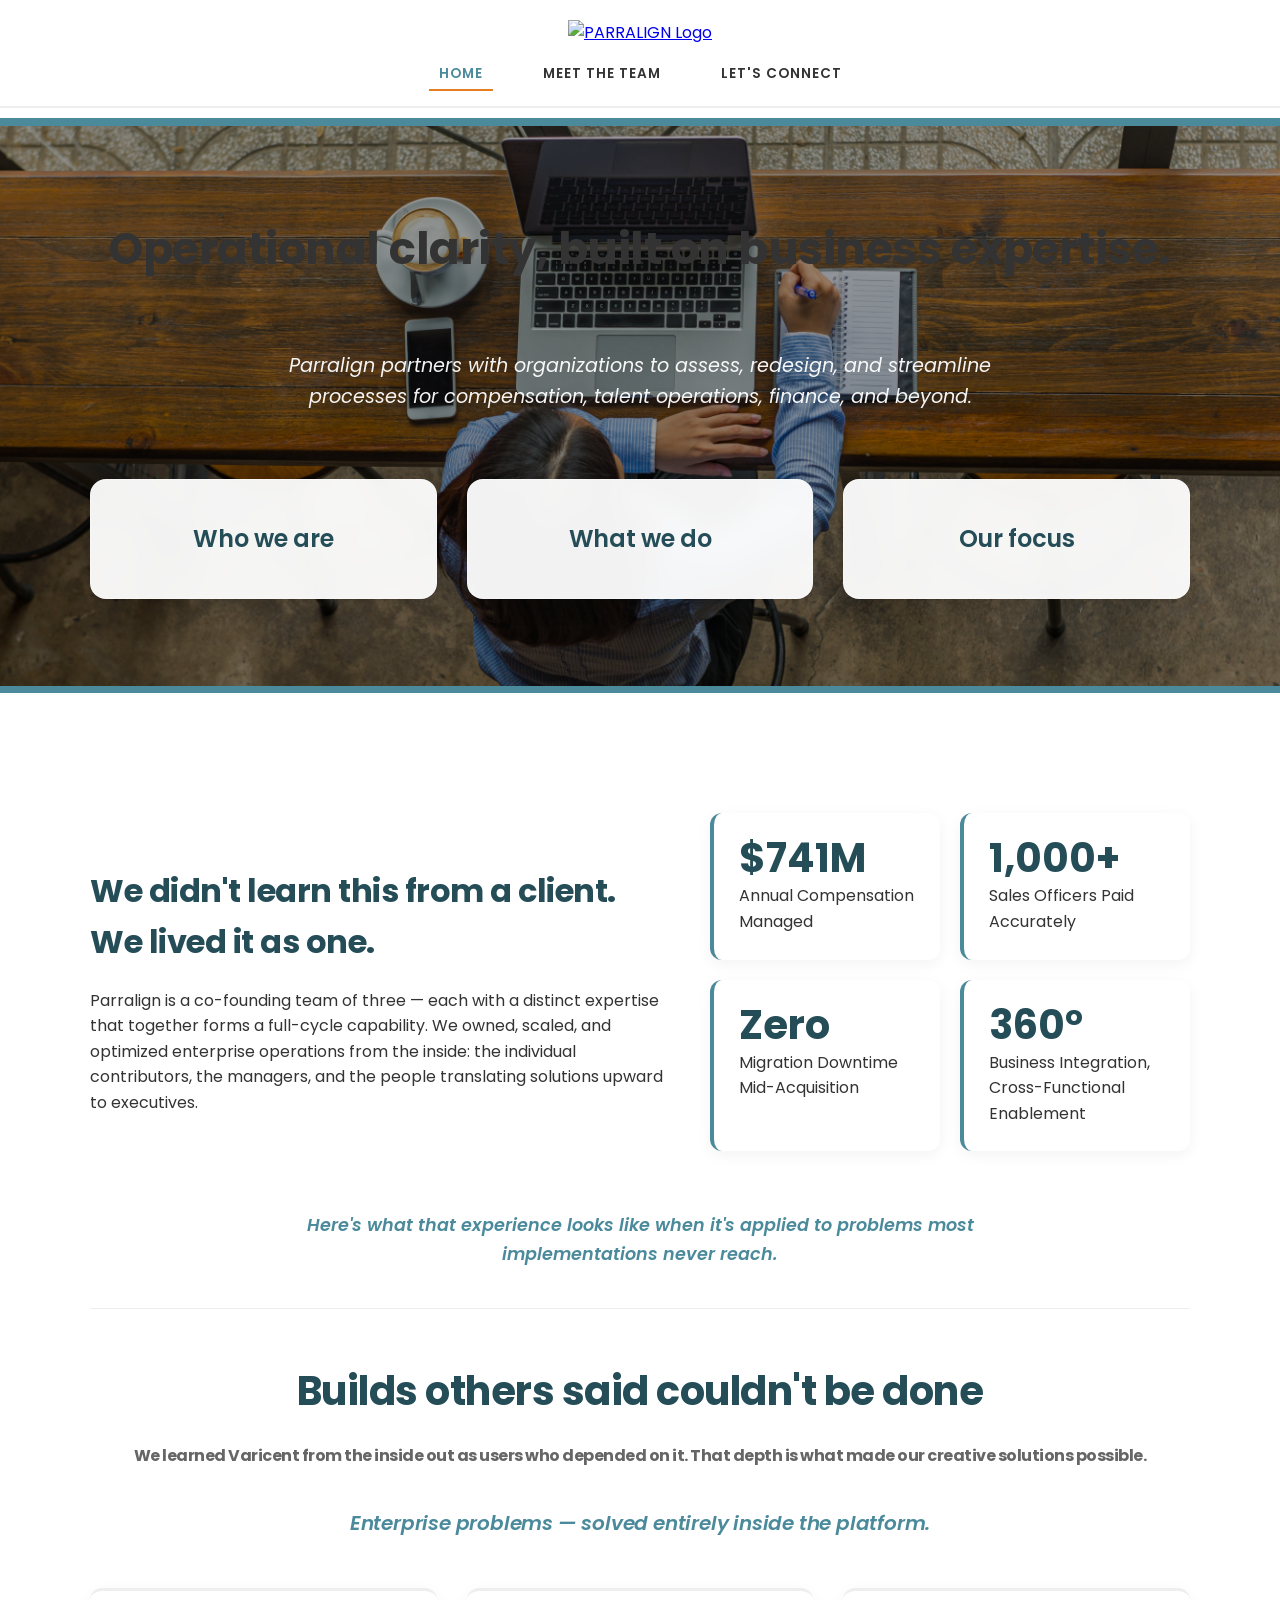
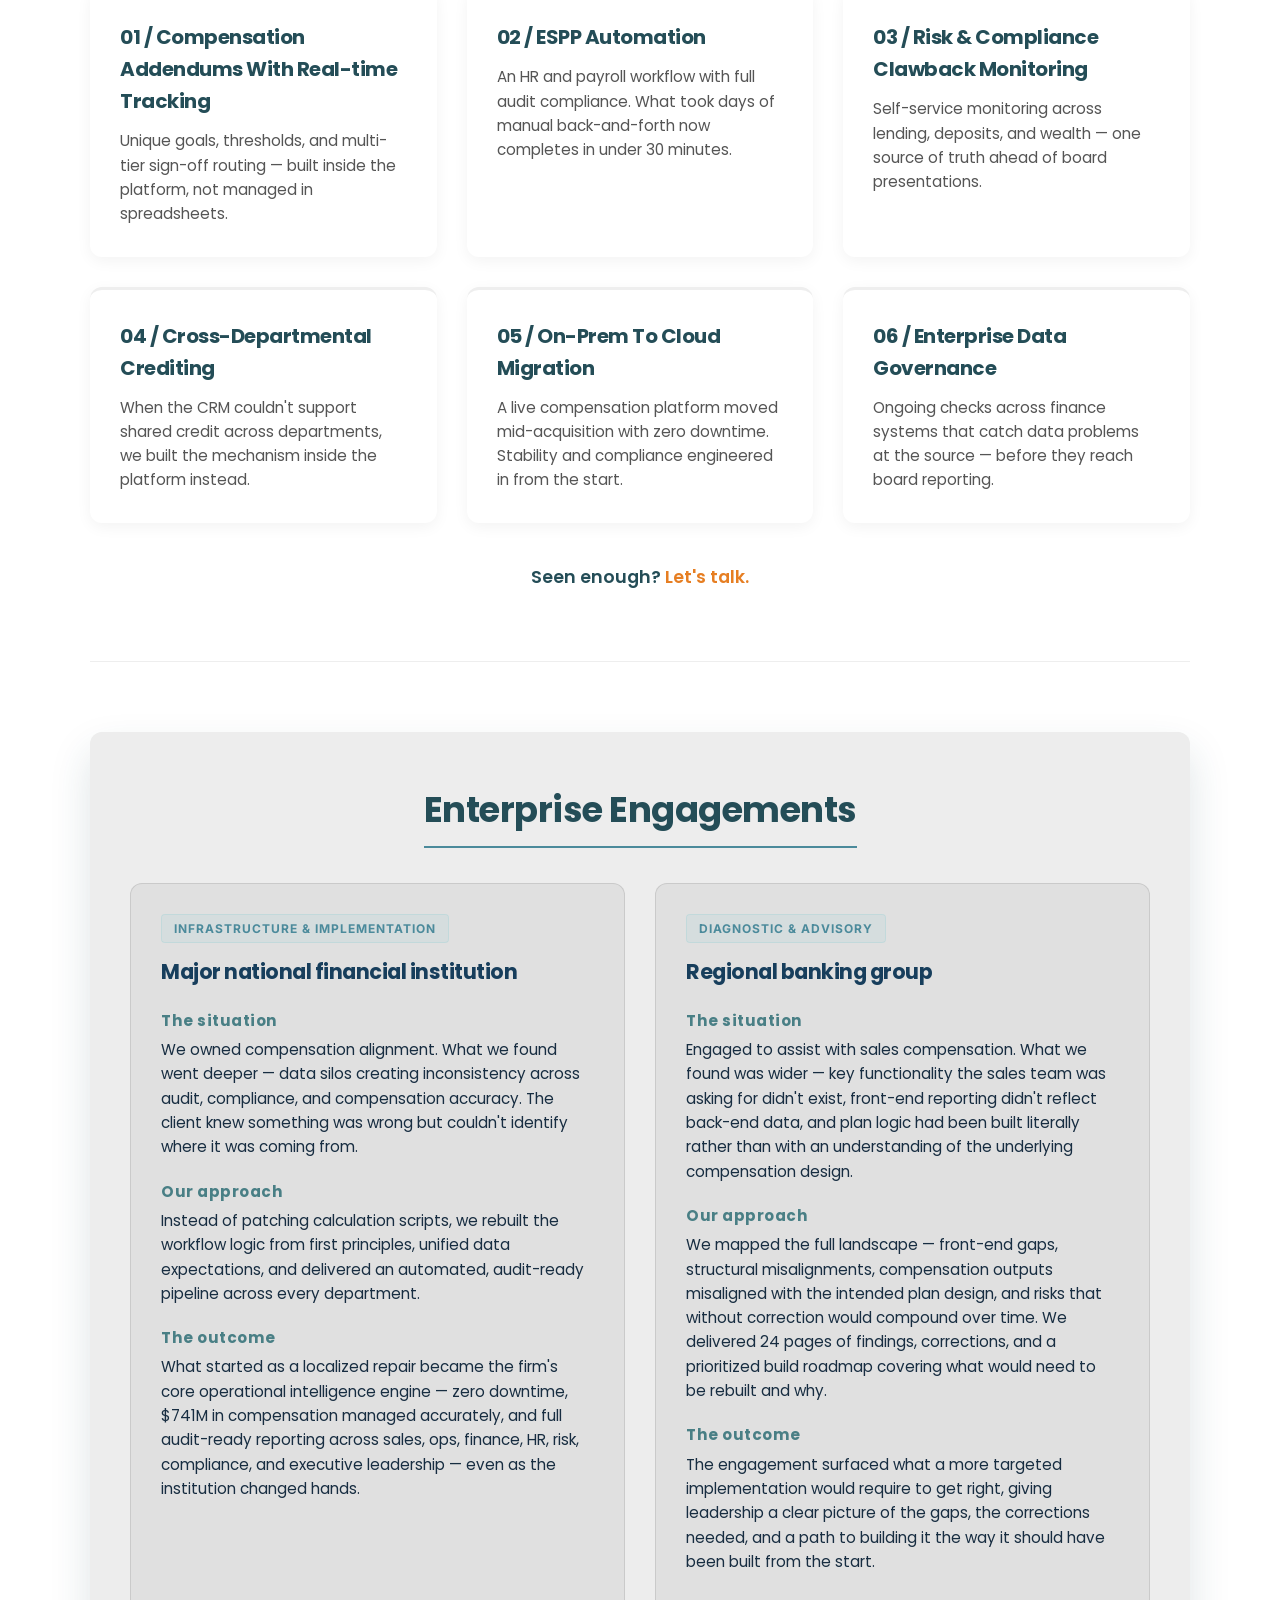
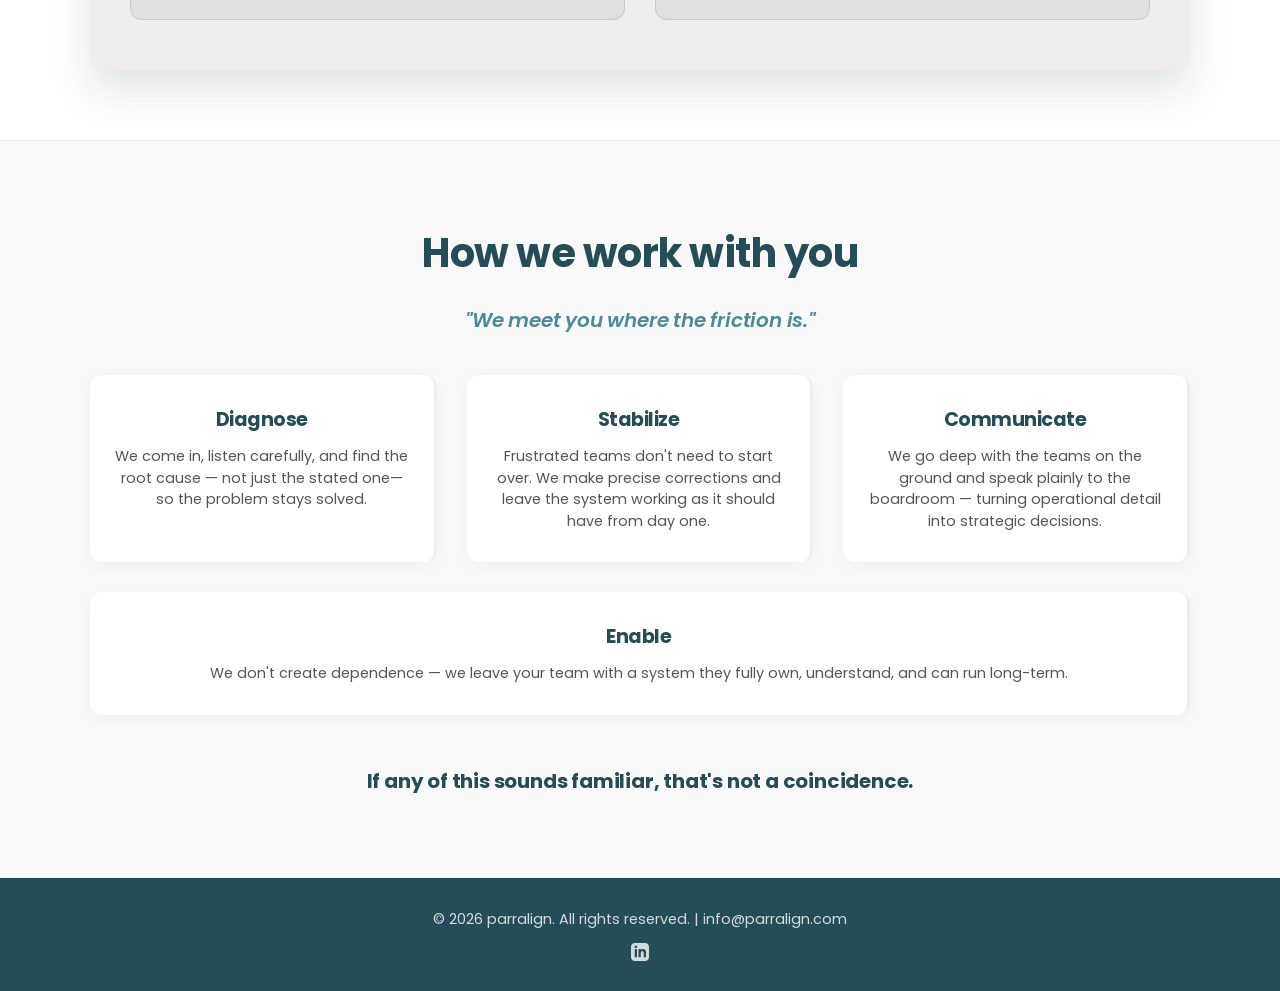
==== commit fadfe557: "Update index.html" ====
--- a/index.html
+++ b/index.html
@@ -32,7 +32,10 @@
             
             <!-- Text & WWO Overlay Content -->
             <div class="hero-overlay-content">
-                <h1><span class="flashing-text">Operational clarity, built on business expertise.</span></h1>
+                <!-- NEW -->
+                <h1>
+                  <span class="hero-highlight">Operational clarity</span>, built on business expertise.
+                </h1>
                 
                 <p>
                     Parralign partners with organizations to assess, redesign, and streamline processes for compensation, talent operations, finance, and beyond.
--- a/style.css
+++ b/style.css
@@ -236,39 +236,44 @@
 /* Fully Clickable Interactive Cards */
 .wwo { 
     cursor: pointer; 
-    transition: transform 0.2s ease, background-color 0.2s ease;
+    text-decoration: none;
+    transition: all 0.3s cubic-bezier(0.16, 1, 0.3, 1);
     flex: 1 1 calc(33.333% - 20px); 
     min-width: 250px;          
-    height: 110px; /* Compact height matches narrower hero proportion */         
+    height: 120px;          
     display: flex;
     flex-direction: column;
     justify-content: center; 
     align-items: center;     
-    background: #ffffff; 
-    color: #ffffff;
-    padding: 15px; 
-    border-radius: 12px; 
-    box-shadow: 0 10px 20px rgba(0,0,0,0.15); 
+    /* Semi-transparent frosted white for modern glassmorphism over images */
+    background: rgba(255, 255, 255, 0.95); 
+    backdrop-filter: blur(10px);
+    padding: 20px; 
+    border-radius: 16px; 
+    /* Subtle modern border + soft ambient shadow */
+    border: 1px solid rgba(255, 255, 255, 0.3);
+    box-shadow: 0 10px 25px -5px rgba(0, 0, 0, 0.1), 0 8px 10px -6px rgba(0, 0, 0, 0.05); 
     text-align: center; 
     box-sizing: border-box;
     position: relative;
-    z-index: 20; /* Ensures buttons sit cleanly on top and capture clicks */
-    pointer-events: auto; /* Forces browser click interactions */
-}
-
-.wwo h4 {
-    font-size: 1.8rem;       
-    letter-spacing: 1px;     
+    z-index: 20;
+}
+
+.wwo h4 { 
+    font-size: 1.5rem;          
+    font-weight: 600;
+    letter-spacing: -0.3px; /* Subtle negative letter spacing modernizes headings */     
     margin: 0;                
     color: var(--2ndary);          
-    line-height: 1.2;
-    text-align: center;
+    line-height: 1.2; 
+    transition: color 0.25s ease;
 }
 
 .wwo:hover { 
     background-color: var(--2ndary); 
-    transform: translateY(-5px);
-    box-shadow: 0 15px 30px rgba(0,0,0,0.3);
+    transform: translateY(-4px); 
+    /* Soft, diffused shadow instead of harsh dark black */
+    box-shadow: 0 20px 35px -10px rgba(0, 0, 0, 0.25); 
 }
 
 .wwo:hover h4 {
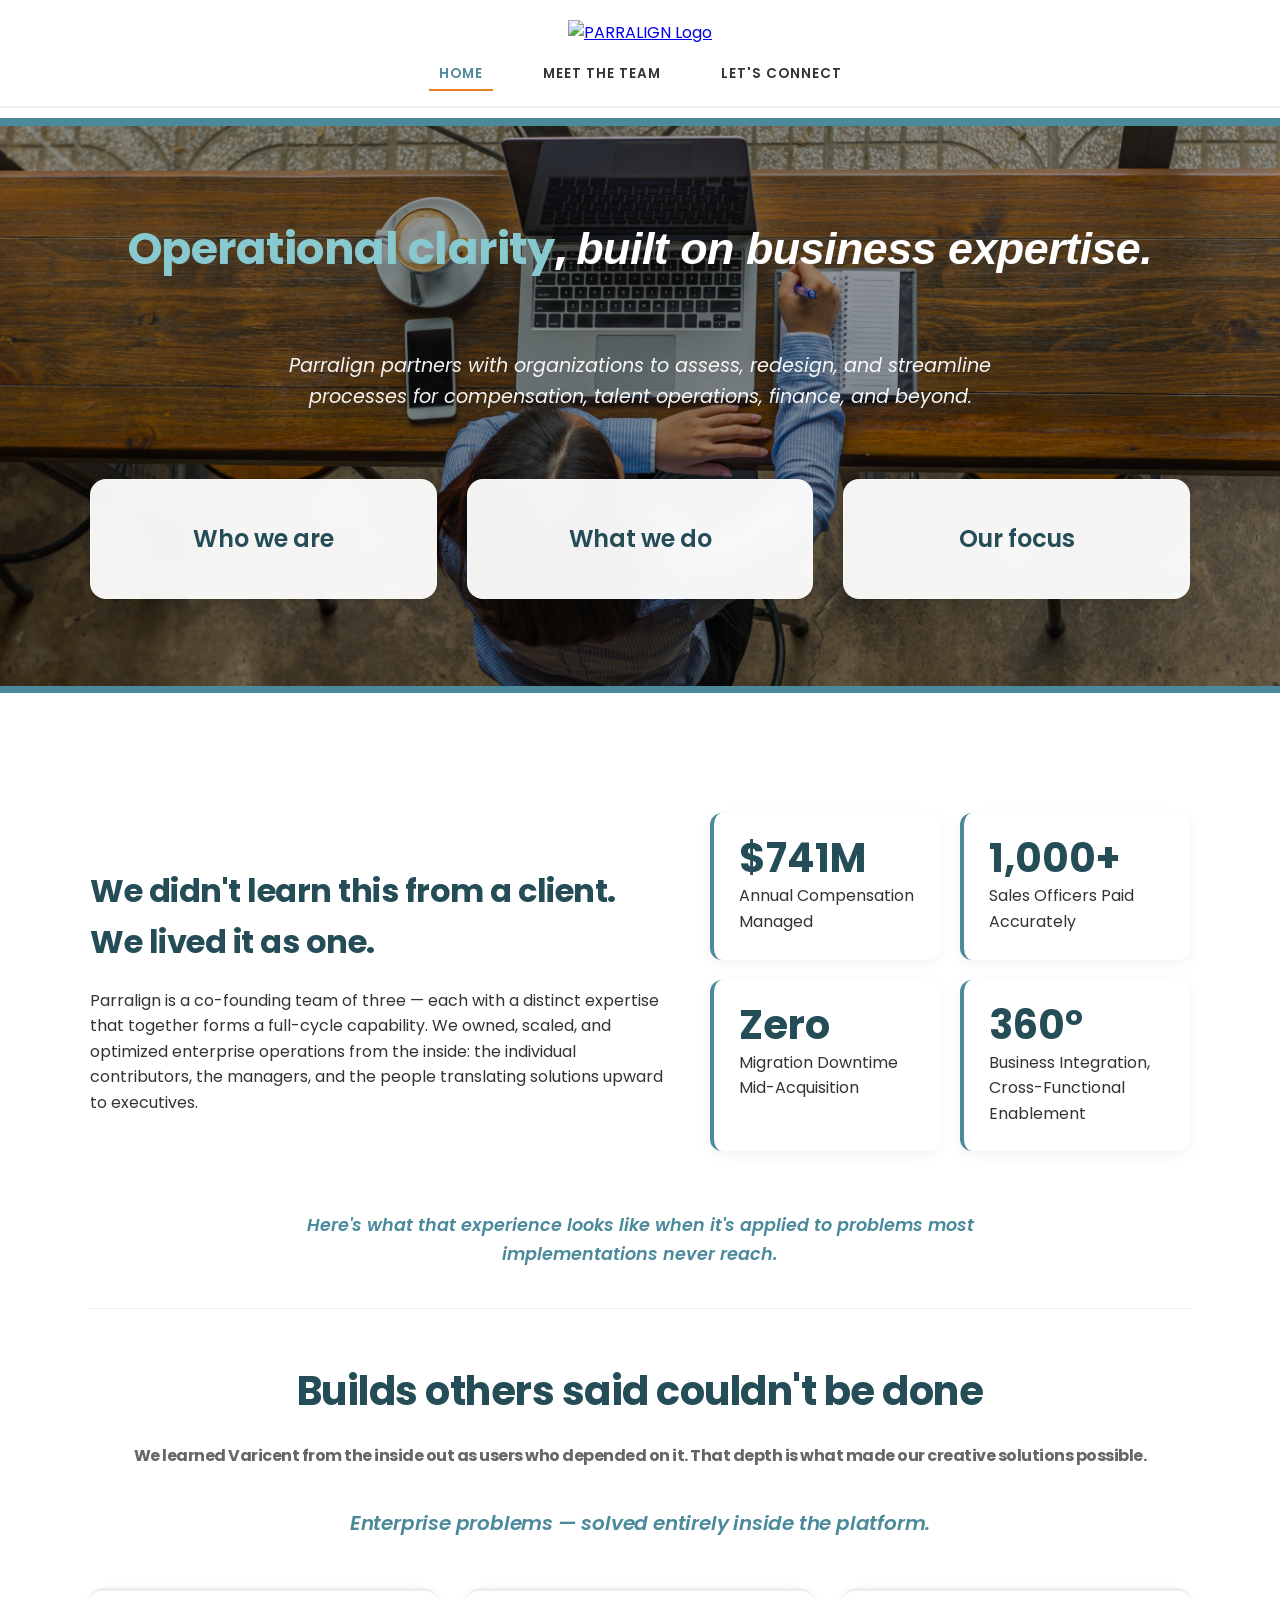
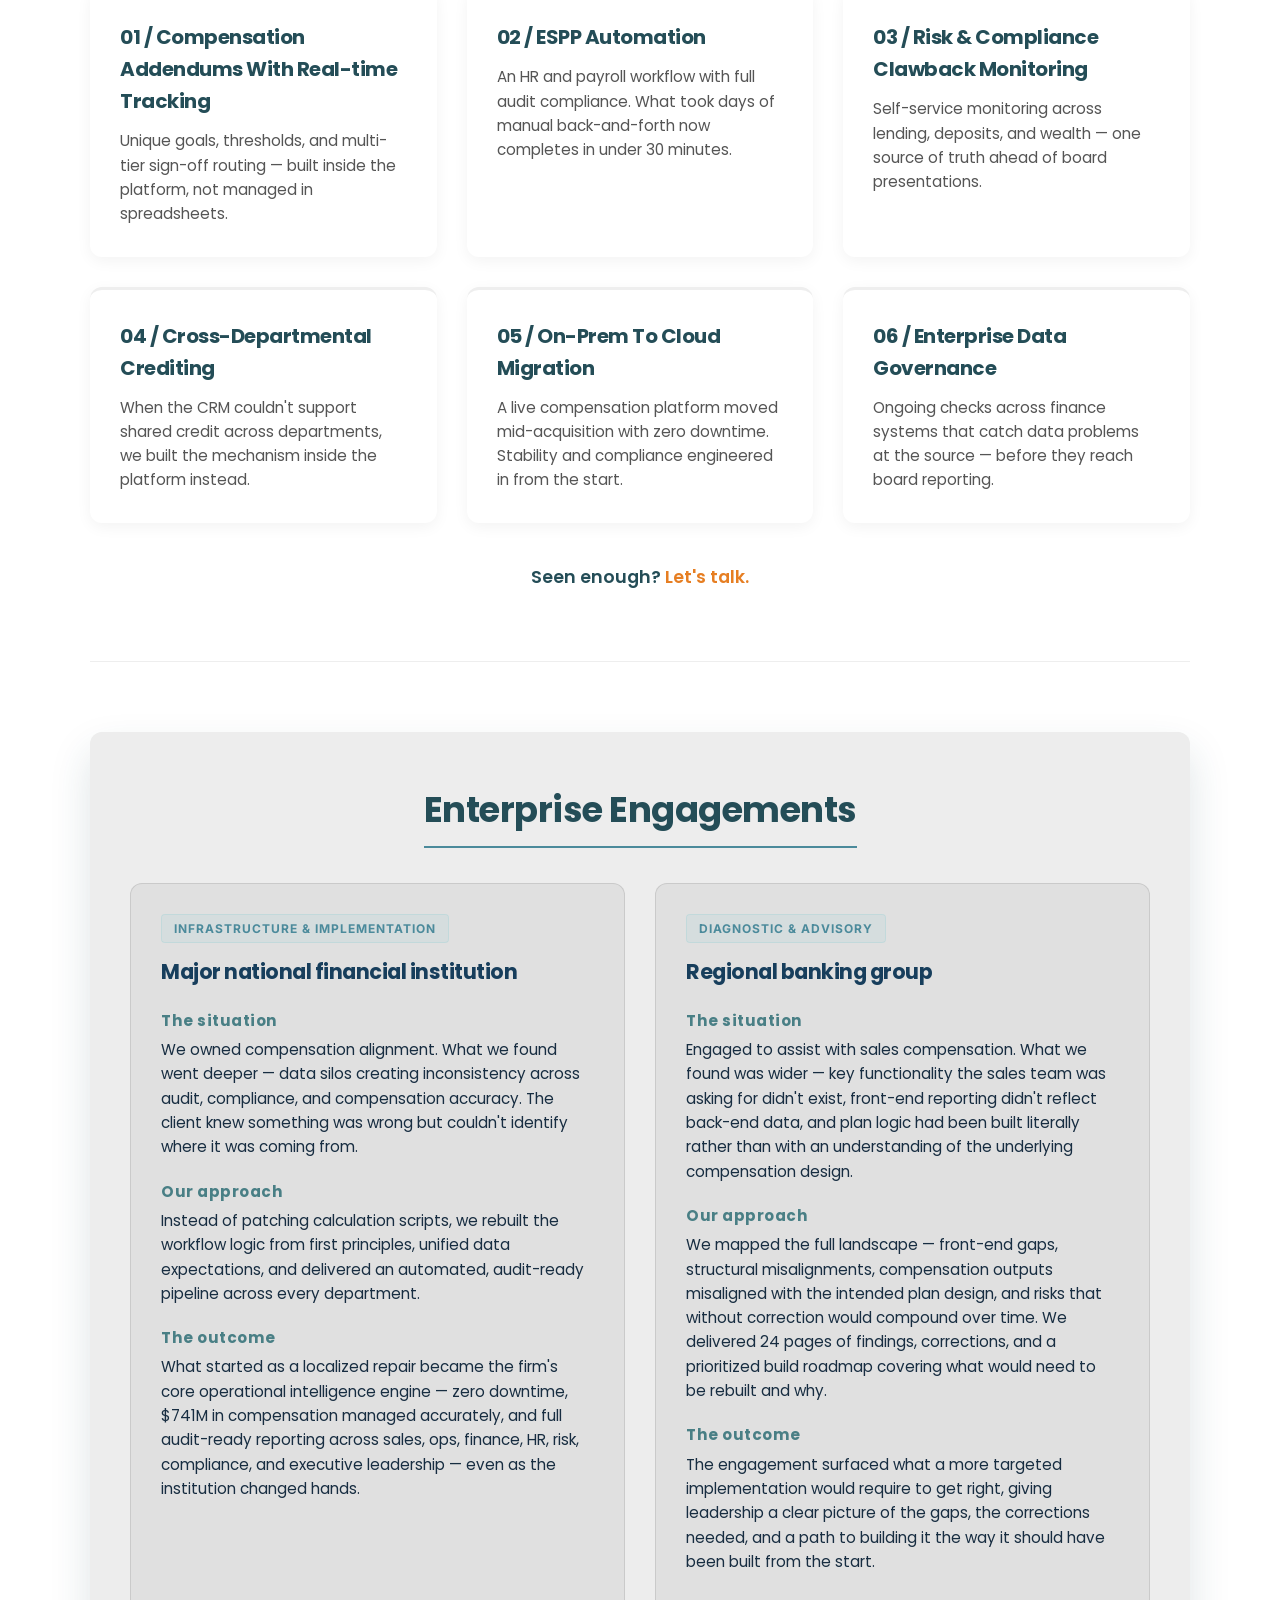
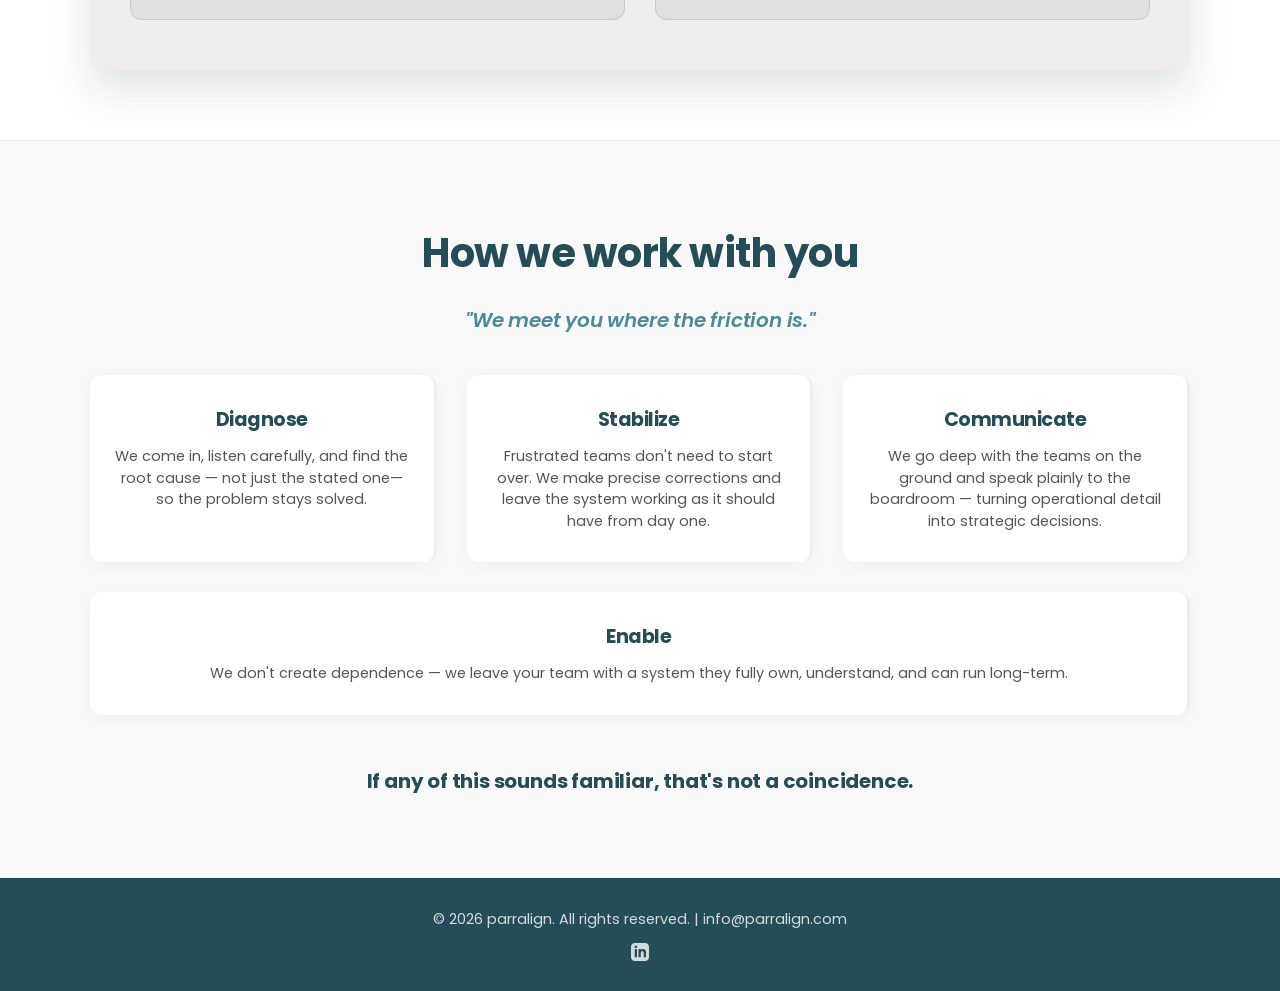
==== commit a0124a1b: "Refactor index.html for improved structure and content Updated HTML structure and content for the Pa" ====
--- a/index.html
+++ b/index.html
@@ -34,7 +34,7 @@
             <div class="hero-overlay-content">
                 <!-- NEW -->
                 <h1>
-                  <span class="hero-highlight">Operational clarity</span>, built on business expertise.
+                  <span class="hero-highlight">Operational clarity</span>, <i>built on business expertise.</i>
                 </h1>
                 
                 <p>
--- a/style.css
+++ b/style.css
@@ -16,7 +16,7 @@
 /* Base Body Styles */
 body { 
     font-family: 'Poppins', sans-serif; 
-    margin: 0;              /* Removes default browser spacing */
+    margin: 0;               /* Removes default browser spacing */
     color: var(--text);   /* Uses the variable defined in :root */
     line-height: 1.6;      /* Increases vertical space between lines for readability */
 
@@ -138,8 +138,8 @@
     margin: 0 auto 50px auto; 
     font-family: 'Poppins', sans-serif;
     font-size: 1.25rem;       
-    font-weight: 600;          
-    font-style: italic;        
+    font-weight: 600;         
+    font-style: italic;       
     color: var(--primary);      
     line-height: 1.5;
     letter-spacing: -0.2px;
@@ -204,6 +204,7 @@
     width: 100%;
     max-width: 1400px;   
     white-space: nowrap; 
+    color: #ffffff;
 }
 
 .hero p { 
@@ -213,6 +214,12 @@
     opacity: 0.95; 
     max-width: 800px; 
     margin: 0 auto; 
+}
+
+/* Hero Headline Keyword Accent Styling */
+.hero-highlight {
+    color: var(--p2); /* Light teal accent (#88c9d0) for high legibility on dark hero */
+    font-weight: 700;
 }
 
 /* WWO Hero Cards Container */
@@ -244,7 +251,7 @@
     display: flex;
     flex-direction: column;
     justify-content: center; 
-    align-items: center;     
+    align-items: center;      
     /* Semi-transparent frosted white for modern glassmorphism over images */
     background: rgba(255, 255, 255, 0.95); 
     backdrop-filter: blur(10px);
@@ -682,11 +689,11 @@
 }
 
 .contact-form-container { 
-    width: 100%;       
+    width: 100%;        
     max-width: 1000px;  
     margin: 30px auto 10px auto; 
     background: #fff; 
-    padding: 30px;     
+    padding: 30px;      
     border-radius: 5px; 
     box-shadow: 0 30px 30px rgba(0,0,0,0.05); 
     box-sizing: border-box; 
@@ -694,8 +701,8 @@
 
 .contact-bg-wrapper {
     background-color: #f9f9f9;
-    width: 100%;       
-    padding: 20px 0;   
+    width: 100%;        
+    padding: 20px 0;    
     border-top: 1px solid #eee;
     border-bottom: 1px solid #eee;
     display: flex;
@@ -706,7 +713,7 @@
 }
 
 .contact-form-container button.btn-cta {
-    font-size: 1rem;       
+    font-size: 1rem;        
     font-weight: 700;        
     letter-spacing: 0.5px;     
     padding: 14px 28px;      
@@ -748,7 +755,7 @@
     font-family: 'Inter', sans-serif; 
     font-size: 2.5rem;               
     font-weight: 700;
-    margin-bottom: 10px;             
+    margin-bottom: 10px;              
     color: var(--2ndary);            
 }
 
@@ -998,9 +1005,9 @@
     display: inline-block;
     background-color: rgba(136, 201, 208, 0.12); 
     border: 1px solid rgba(136, 201, 208, 0.25);
-    color: var(--primary);                                         
+    color: var(--primary);                                          
     padding: 4px 12px;
-    border-radius: 4px;                                            
+    border-radius: 4px;                                             
     font-family: 'Inter', sans-serif;
     font-size: 0.75rem;
     font-weight: 700;
@@ -1185,18 +1192,3 @@
         font-size: 1.2rem; 
     }
 }
-
-/* Flashing Header Text Animation */
-@keyframes color-flash {
-    0%, 100% {
-        color: #ffffff; 
-    }
-    40% {
-        color: var(--2ndary); 
-    }
-}
-
-.flashing-text {
-    animation: color-flash 10.5s infinite ease-in-out;
-    font-weight: 600; 
-}
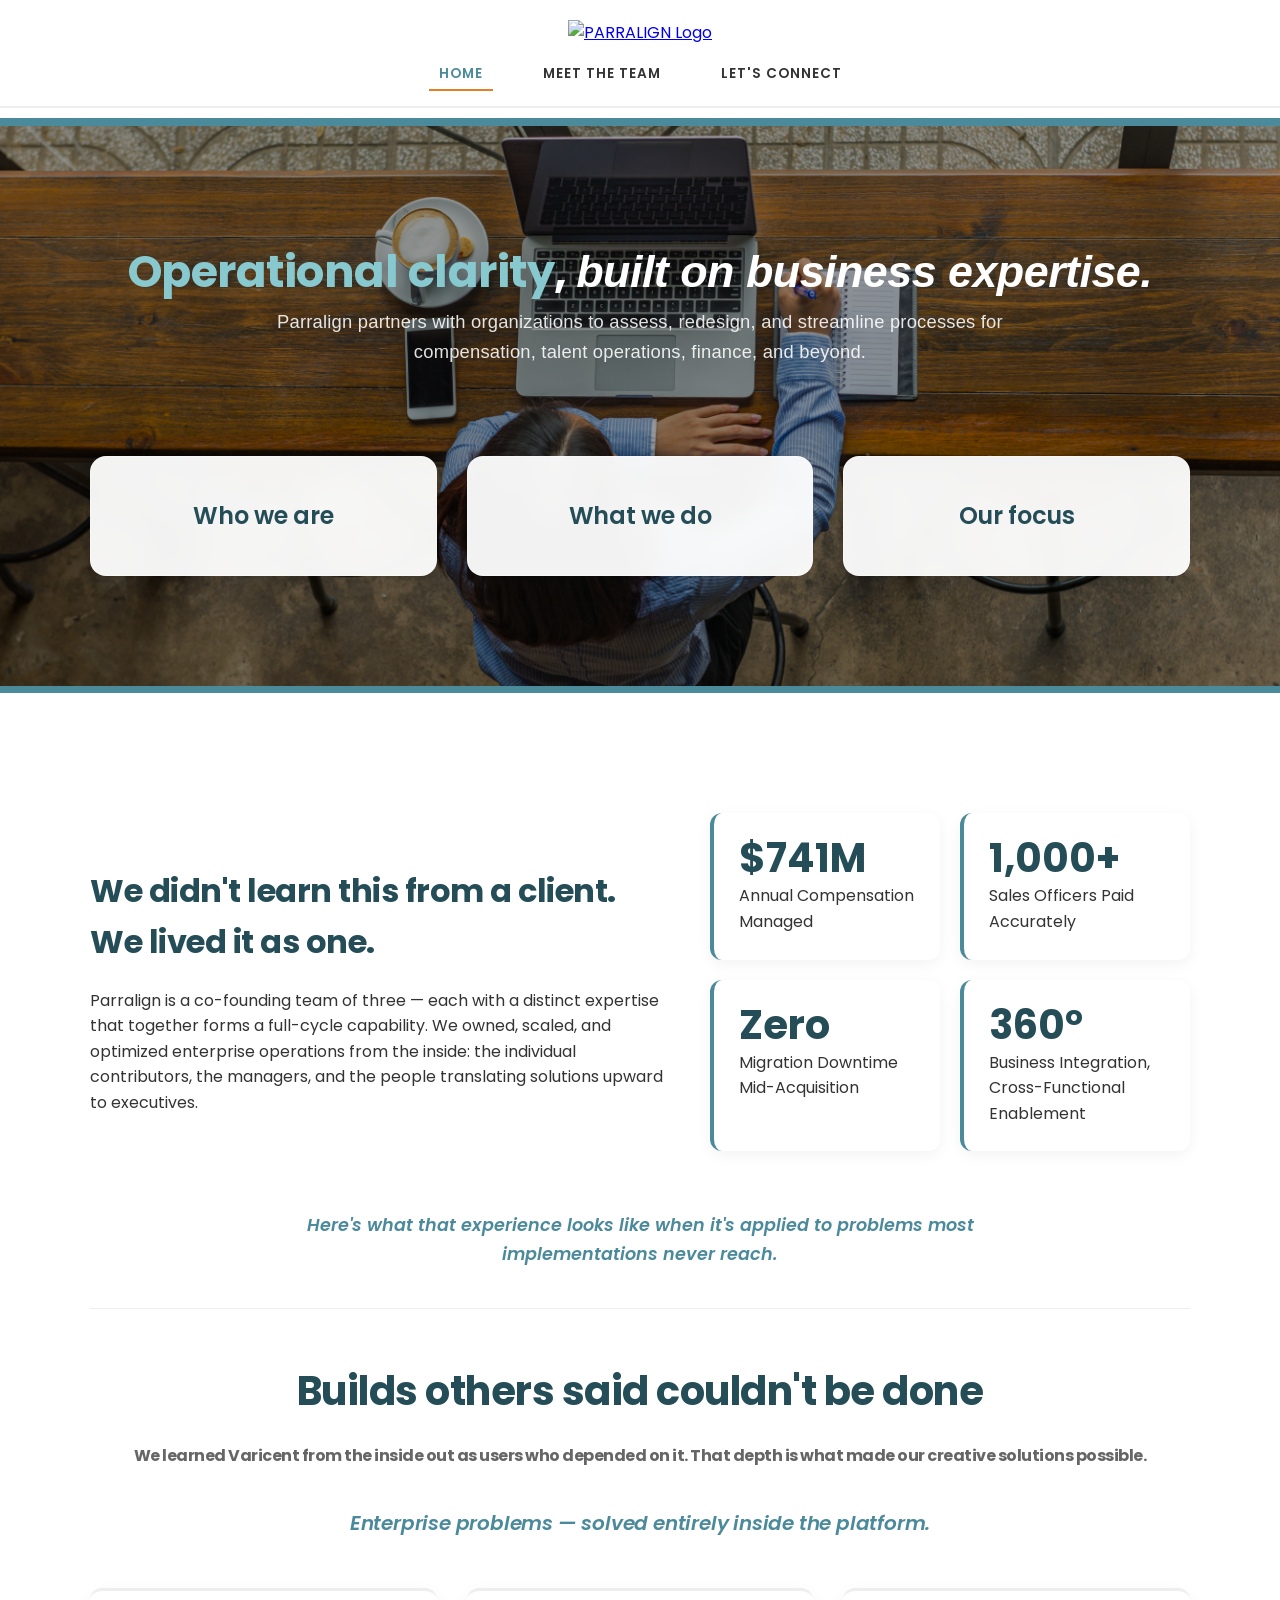
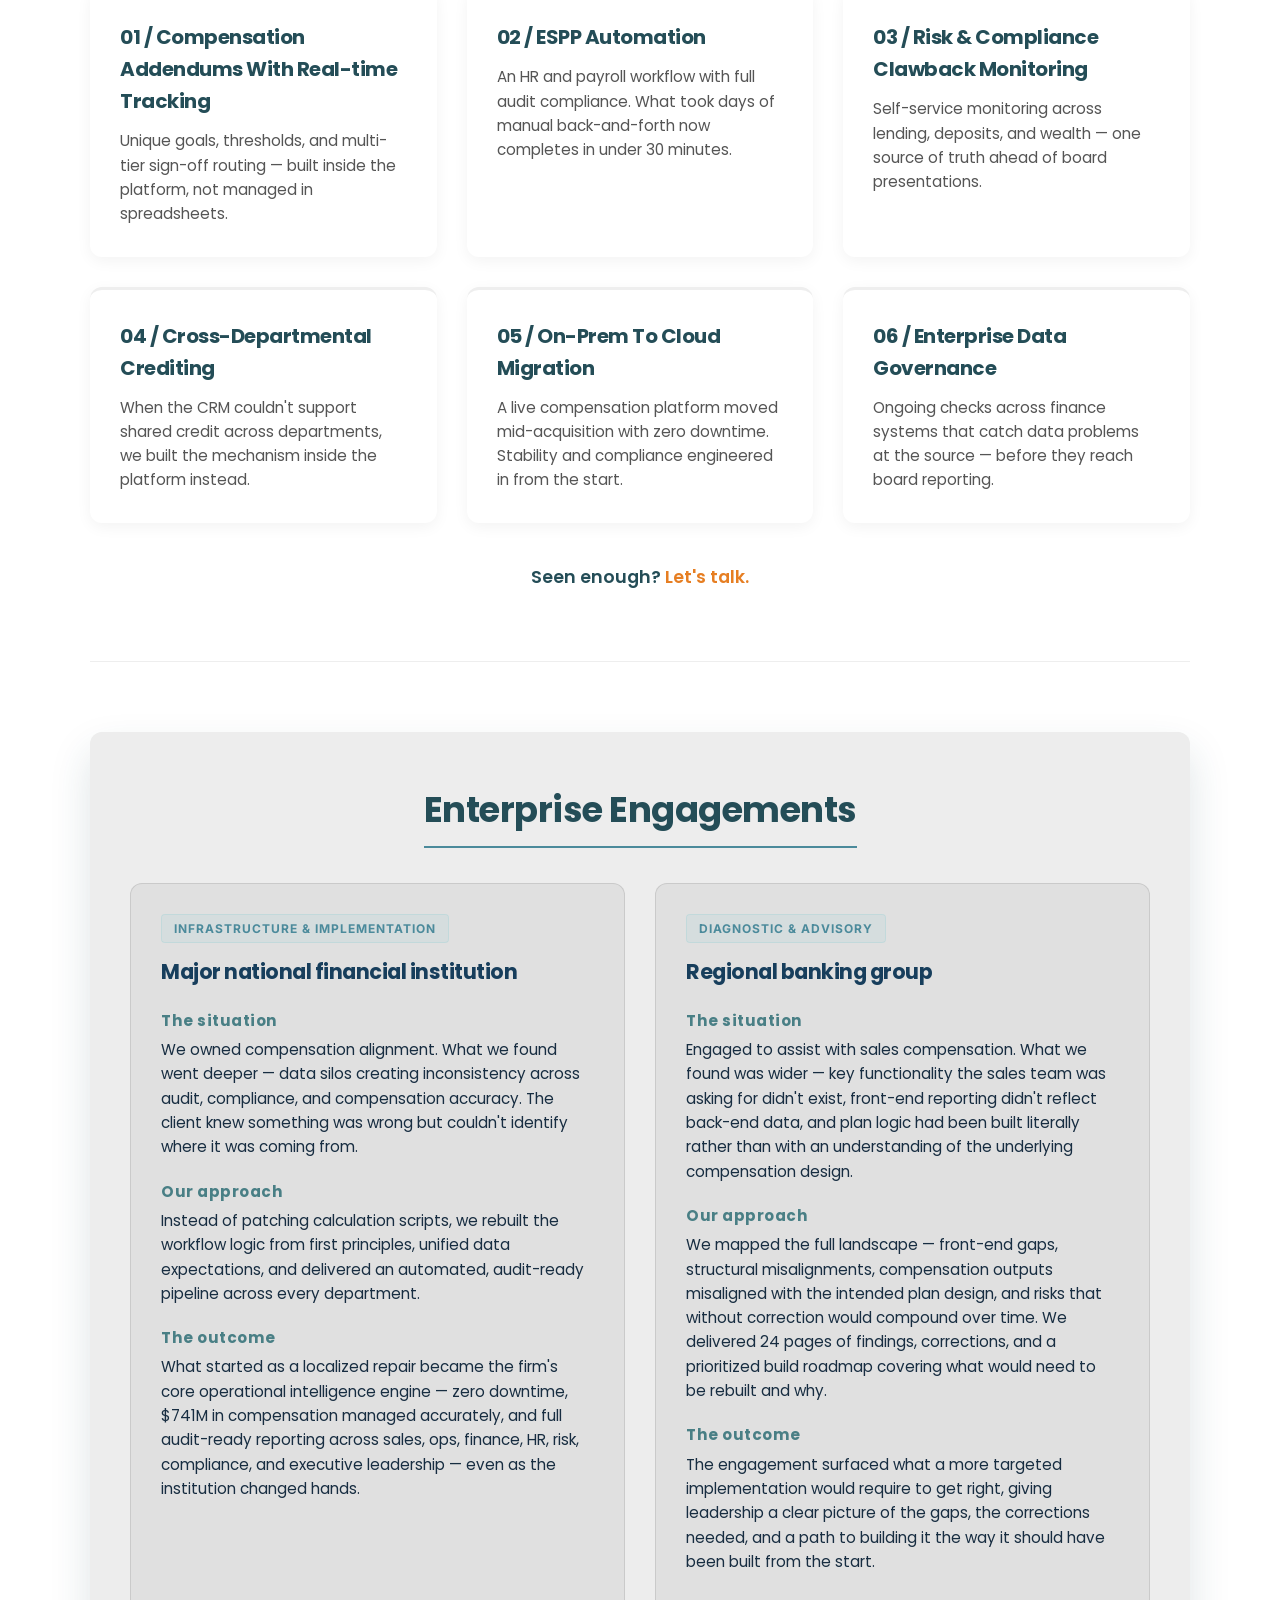
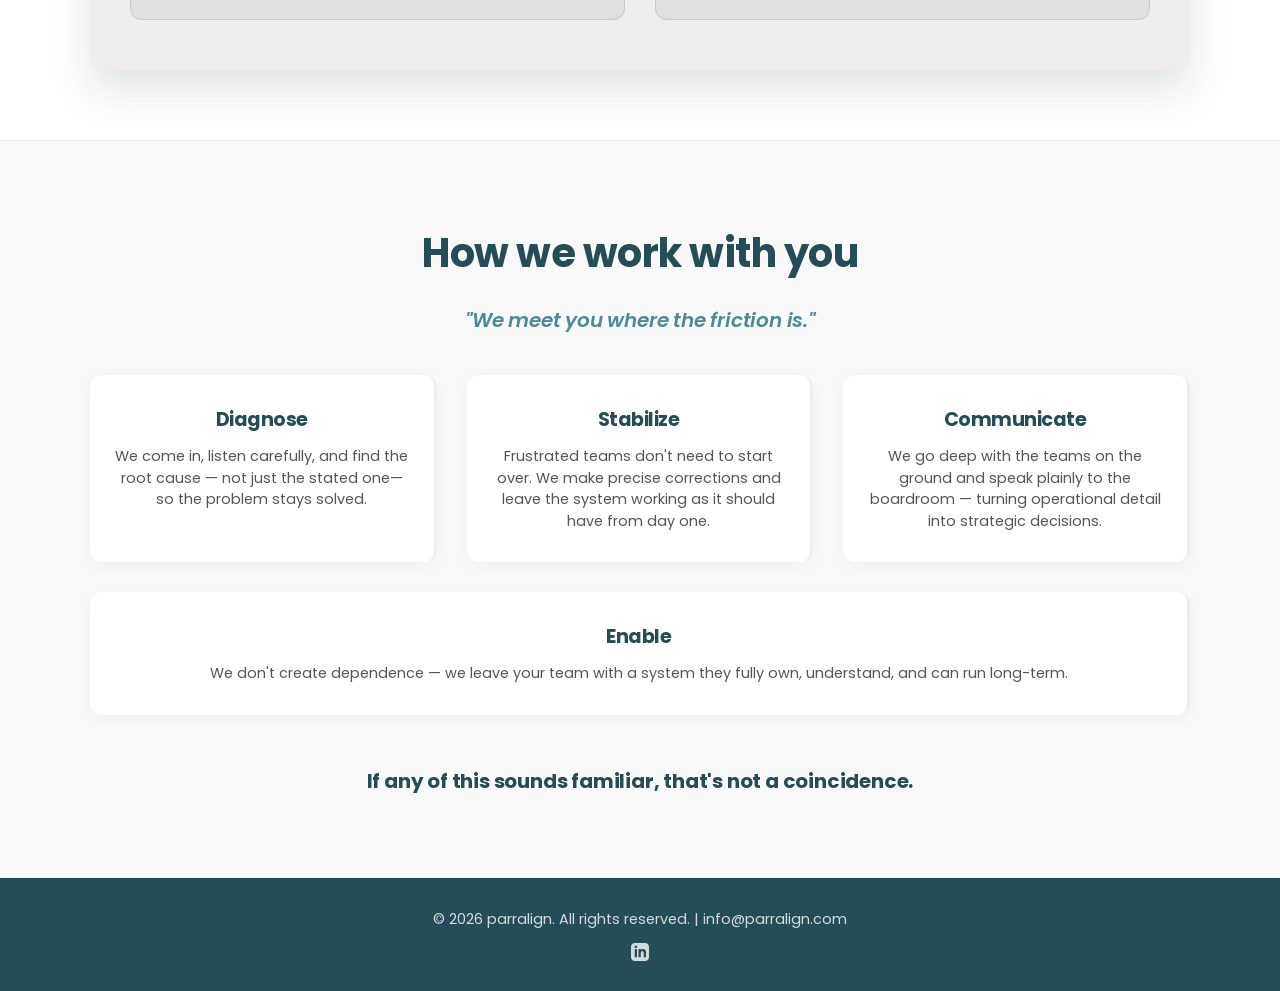
==== commit 1986b8f4: "Update index.html" ====
--- a/index.html
+++ b/index.html
@@ -26,38 +26,39 @@
     </header>
 
     <header class="hero">
-        <div class="hero-wrapper">
-            <!-- Background Image -->
-            <img src="image/coffee-laptop.jpg" alt="Hero Background" class="hero-image">
-            
-            <!-- Text & WWO Overlay Content -->
-            <div class="hero-overlay-content">
-                <!-- NEW -->
+    <div class="hero-wrapper">
+        <!-- Background Image -->
+        <img src="image/coffee-laptop.jpg" alt="Hero Background" class="hero-image">
+        
+        <!-- Text & WWO Overlay Content -->
+        <div class="hero-overlay-content">
+            <!-- Grouped Text Container to pull headline and paragraph together -->
+            <div class="hero-text-container">
                 <h1>
-                  <span class="hero-highlight">Operational clarity</span>, <i>built on business expertise.</i>
+                    <span class="hero-highlight">Operational clarity</span>, <i>built on business expertise.</i>
                 </h1>
                 
                 <p>
                     Parralign partners with organizations to assess, redesign, and streamline processes for compensation, talent operations, finance, and beyond.
-                    <!-- Parralign partners with enterprise organizations to assess, redesign, and streamline operational processes across sales performance management, incentive compensation, talent operations, and finance. -->
                 </p>
-                
-                <section id="whowhatour">
-                    <div class="grid">
-                        <div class="wwo" onclick="openB3('who')">
-                            <h4>Who we are</h4>
-                        </div>
-                        <div class="wwo" onclick="openB3('what')">
-                            <h4>What we do</h4>
-                        </div>
-                        <div class="wwo" onclick="openB3('our')">
-                            <h4>Our focus</h4>
-                        </div>
-                    </div>
-                </section>
-            </div>
-        </div>
-    </header>
+            </div>
+            
+            <section id="whowhatour">
+                <div class="grid">
+                    <div class="wwo" onclick="openB3('who')">
+                        <h4>Who we are</h4>
+                    </div>
+                    <div class="wwo" onclick="openB3('what')">
+                        <h4>What we do</h4>
+                    </div>
+                    <div class="wwo" onclick="openB3('our')">
+                        <h4>Our focus</h4>
+                    </div>
+                </div>
+            </section>
+        </div>
+    </div>
+</header>
 
     <main class="container">
         <section id="track-record" style="padding: 60px 0 30px 0;">
--- a/style.css
+++ b/style.css
@@ -208,11 +208,13 @@
 }
 
 .hero p { 
-    font-size: 1.2rem;
-    font-style: italic;
-    color: #FFFFFF;
-    opacity: 0.95; 
-    max-width: 800px; 
+    font-size: 1.15rem;
+    font-style: normal; /* Removes italics for a crisp, clean modern feel */
+    font-weight: 300; /* Sleek, modern font weight */
+    color: rgba(255, 255, 255, 0.88); /* Soft off-white reduces glare */
+    line-height: 1.6;
+    letter-spacing: 0.2px;
+    max-width: 780px; 
     margin: 0 auto; 
 }
 
